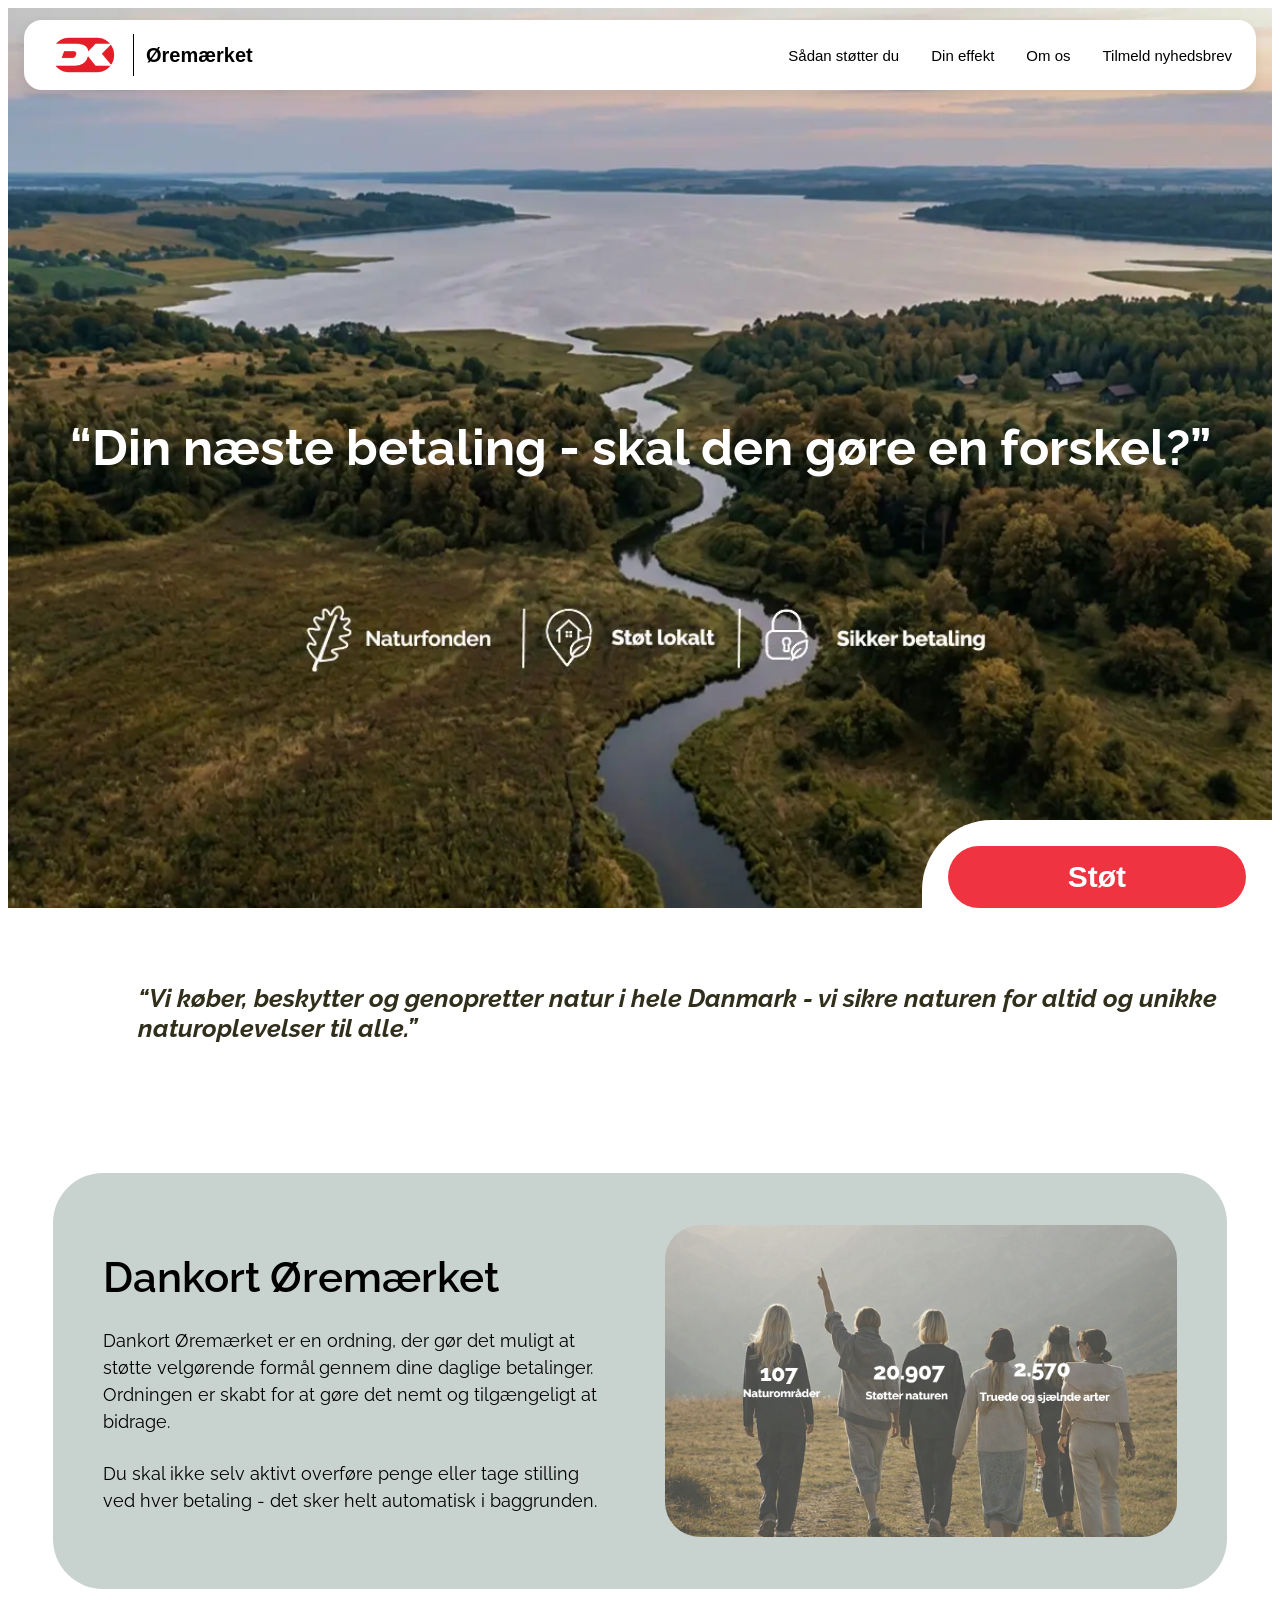
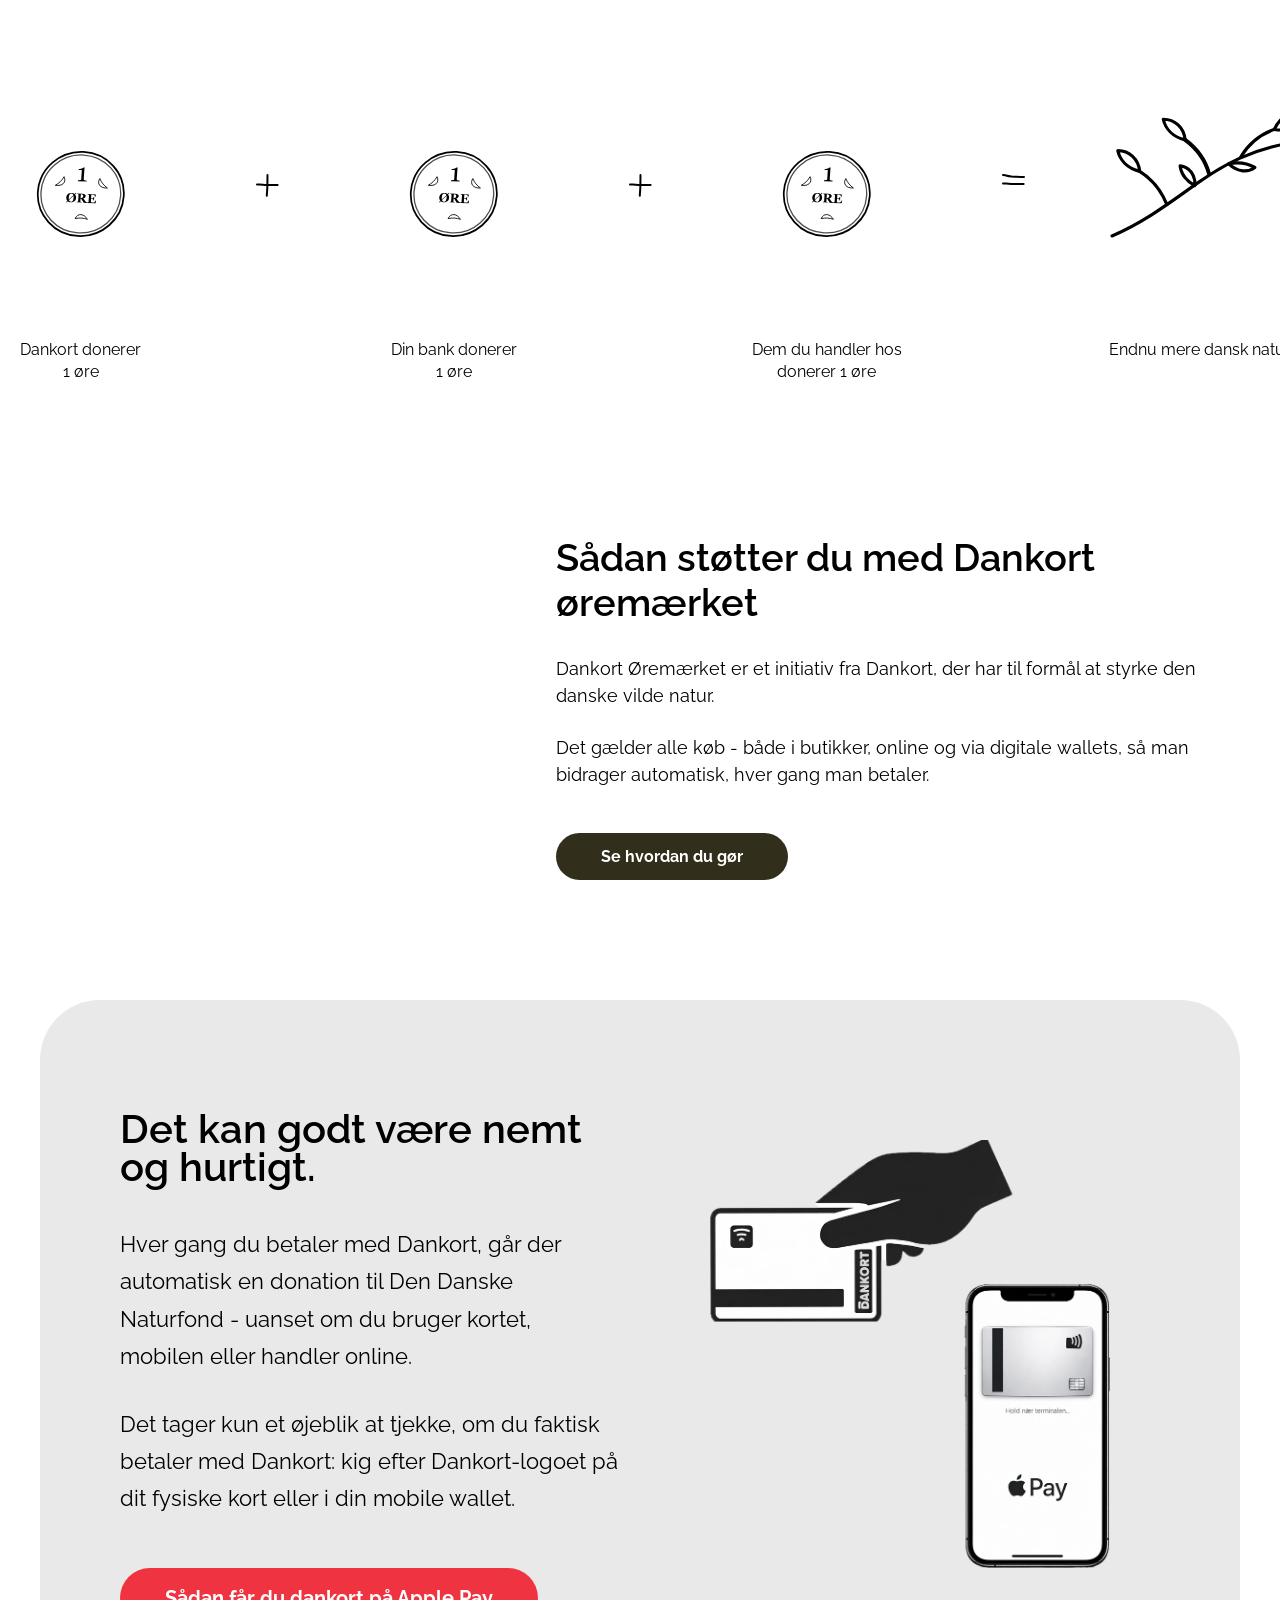
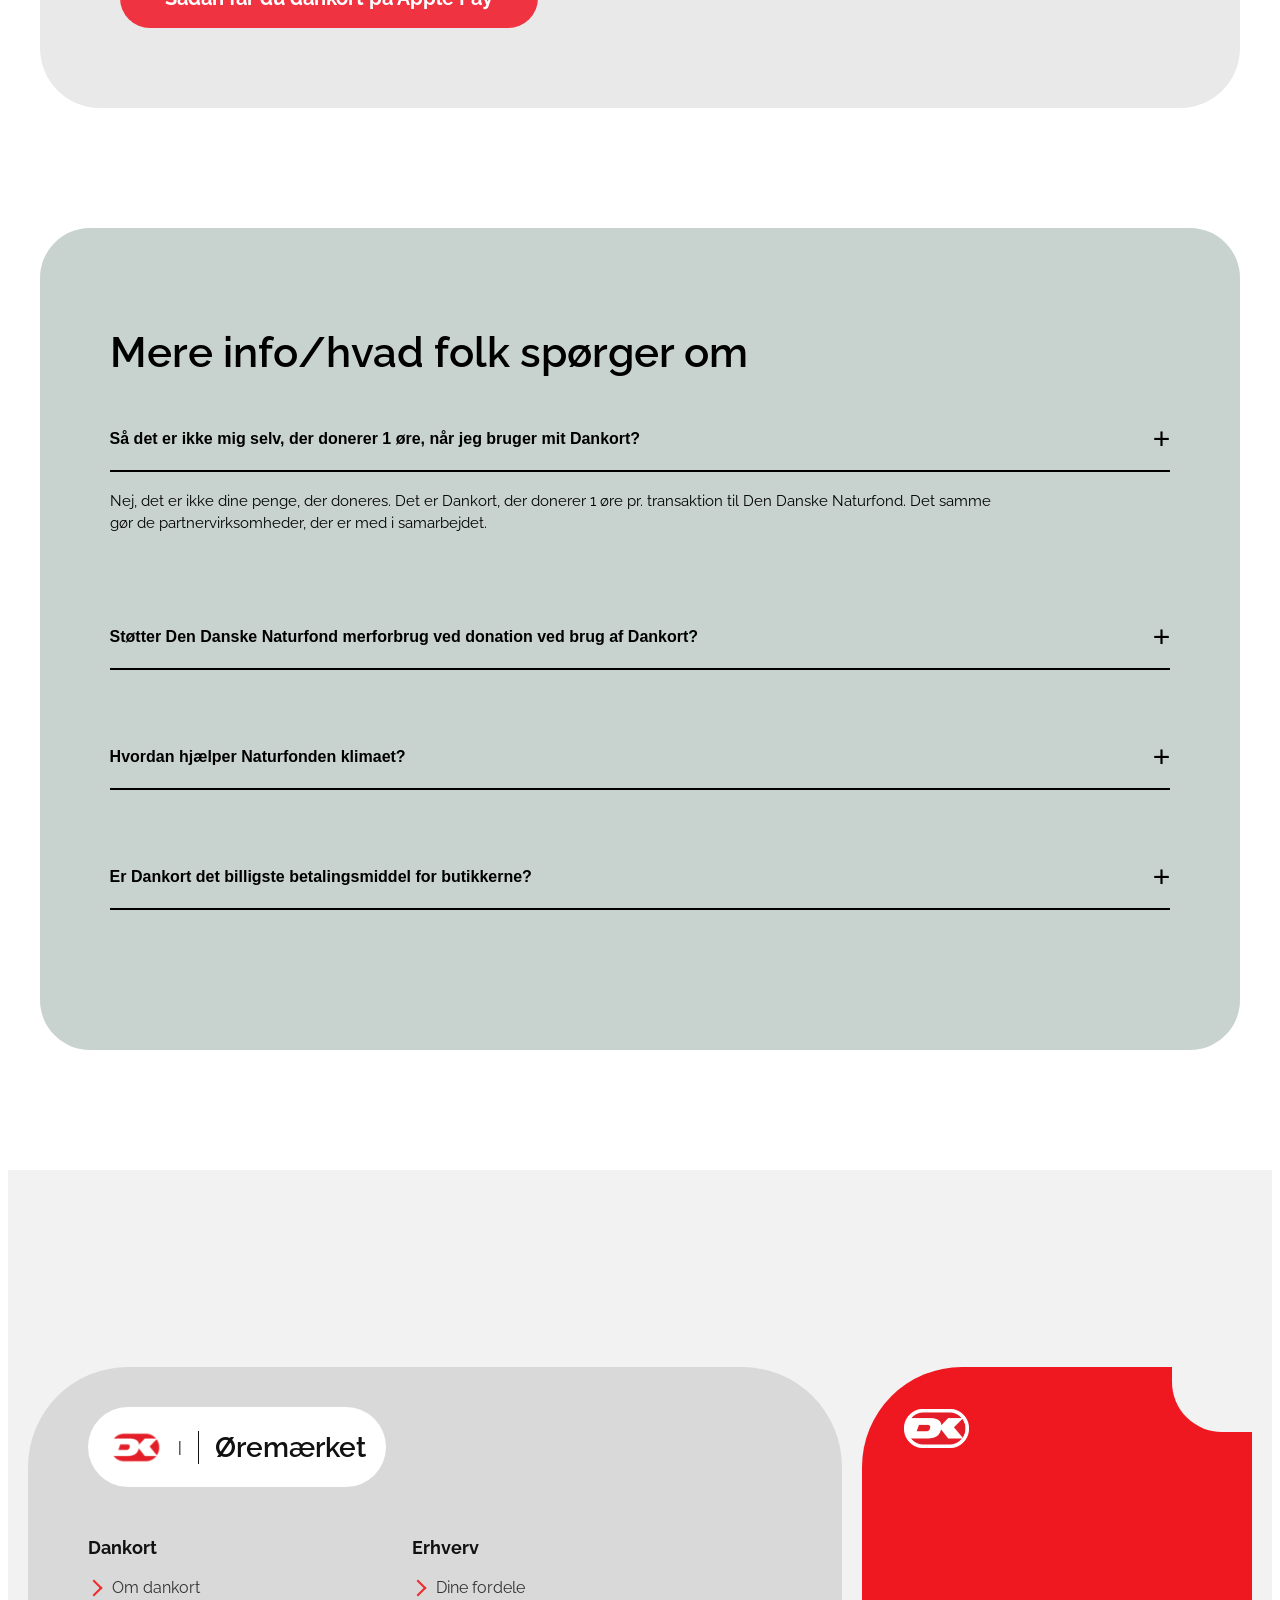
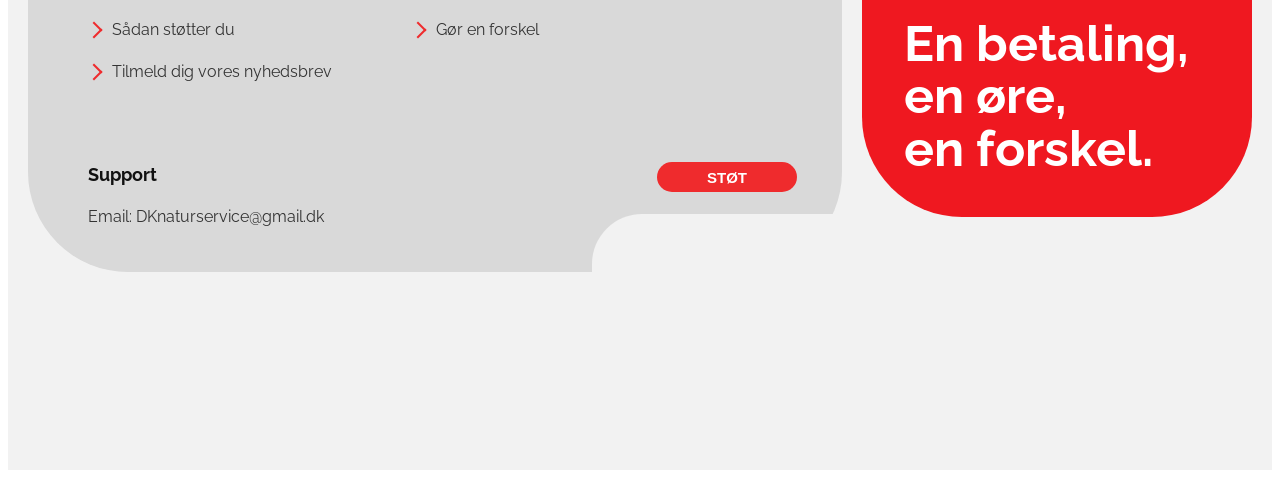
==== index.html @ f54722f7 "Merge pull request #16 from mathildedreyer/cecilie forms rettelse" ====
<!doctype html>
<html lang="da">
  <head>
    <meta charset="UTF-8" />
    <meta name="viewport" content="width=device-width, initial-scale=1.0" />

    <title>Øremærket</title>

    <link rel="stylesheet" href="css/general.css" />
    <link rel="stylesheet" href="css/layout.css" />
    <link rel="stylesheet" href="css/index.css" />

    <script src="js/index.js" defer></script>
    <script src="js/stoet.js" defer></script>
    <link rel="preconnect" href="https://fonts.googleapis.com" />
    <link rel="preconnect" href="https://fonts.gstatic.com" crossorigin />

    <link
      href="https://fonts.googleapis.com/css2?family=Raleway:wght@300;400;500;600;700&display=swap"
      rel="stylesheet"
    />
  </head>

  <body>
    <header class="top-header">
      <div class="header-inner">
        <a href="/" class="logo">
          <img src="img/DK_Logo_CMYK 2.svg" alt="Øremærket Logo" />
          <span>Øremærket</span>
        </a>

        <button class="burger" id="burgerBtn">
          <span></span>
          <span></span>
          <span></span>
        </button>

        <nav class="nav" id="navMenu">
          <a class="stoet" href="stoet.html">Sådan støtter du</a>

          <a class="effekt" href="effekt.html">Din effekt</a>

          <a class="omos" href="omos.html">Om os</a>

          <a class="nyhedsbrev" href="forms.html">Tilmeld nyhedsbrev</a>
        </nav>
      </div>
    </header>

    <section class="mathilde_hero">
      <img src="img/herobillede_mathilde_2.webp" alt="Naturbillede" class="mathilde_hero_img" />

      <div class="mathilde_hero_text">
        <h1 class="mathilde_h1">
          “Din næste betaling - skal den gøre en forskel?”
        </h1>
      </div>
      <div class="mathilde_corner_box">
        <a href="stoet.html" class="mathilde_stoet_btn">Støt</a>
      </div>
    </section>

    <section class="mathilde_citat_forside">
      <blockquote>
        “Vi køber, beskytter og genopretter natur i hele Danmark - vi sikre
        naturen for altid og unikke naturoplevelser til alle.”
      </blockquote>
    </section>

    <section class="billede_dk_tal">
      <div class="billede_dk_tal_text">
        <h2>Dankort Øremærket</h2>
        <p>
          Dankort Øremærket er en ordning, der gør det muligt at støtte
          velgørende formål gennem dine daglige betalinger. Ordningen er skabt
          for at gøre det nemt og tilgængeligt at bidrage.
        </p>
        <p>
          Du skal ikke selv aktivt overføre penge eller tage stilling ved hver
          betaling - det sker helt automatisk i baggrunden.
        </p>
      </div>
      <img src="img/billede_med_tal_mathilde.webp" alt="Unge i naturen" />
    </section>

    <section class="mathilde_forside_billede_penge_gren">
      <div class="mathilde_penge_item">
        <img
          class="mathilde_penge_ikon"
          src="img/mathilde_penge_forside2.svg"
          alt=""
        />

        <p class="mathilde_penge_tekst">
          Dankort donerer<br />
          1 øre
        </p>
      </div>

      <img
        class="mathilde_tegn"
        src="img/plus_tegn_mathilde_forside.svg"
        alt=""
      />

      <div class="mathilde_penge_item">
        <img
          class="mathilde_penge_ikon"
          src="img/mathilde_penge_forside2.svg"
          alt=""
        />

        <p class="mathilde_penge_tekst">
          Din bank donerer<br />
          1 øre
        </p>
      </div>

      <img
        class="mathilde_tegn"
        src="img/plus_tegn_mathilde_forside.svg"
        alt=""
      />

      <div class="mathilde_penge_item">
        <img
          class="mathilde_penge_ikon"
          src="img/mathilde_penge_forside2.svg"
          alt=""
        />

        <p class="mathilde_penge_tekst">
          Dem du handler hos<br />
          donerer 1 øre
        </p>
      </div>

      <img
        class="mathilde_tegn"
        src="img/iligmed_mathilde_forside.svg"
        alt=""
      />

      <div class="mathilde_gren_item">
        <img
          class="mathilde_gren_ikon"
          src="img/gren_mathilde_forside.svg"
          alt=""
        />

        <p class="mathilde_penge_tekst">Endnu mere dansk natur</p>
      </div>
    </section>

    <section class="mathilde_forside_stot_section">
      <div class="mathilde_forside_stot">
        <img
          class="mathilde_forside_stot_img"
          src="img/Mathilde_forside_cafe_mennesker.png"
          alt=""
        />

        <div class="mathilde_forside_stot_text">
          <h2>Sådan støtter du med Dankort øremærket</h2>

          <p>
            Dankort Øremærket er et initiativ fra Dankort, der har til formål at
            styrke den danske vilde natur.
          </p>

          <p>
            Det gælder alle køb - både i butikker, online og via digitale
            wallets, så man bidrager automatisk, hver gang man betaler.
          </p>

          <a class="mathilde_forside_stot_knap" href="stoet.html">
            Se hvordan du gør
          </a>
        </div>
      </div>
    </section>

    <section class="mathilde_apple_pay_section">
      <div class="mathilde_apple_pay_box">
        <div class="mathilde_apple_pay_text">
          <h2>Det kan godt være nemt og hurtigt.</h2>

          <p>
            Hver gang du betaler med Dankort, går der automatisk en donation til
            Den Danske Naturfond - uanset om du bruger kortet, mobilen eller
            handler online.
          </p>

          <p>
            Det tager kun et øjeblik at tjekke, om du faktisk betaler med
            Dankort: kig efter Dankort-logoet på dit fysiske kort eller i din
            mobile wallet.
          </p>

          <a href="#" class="mathilde_apple_pay_knap">
            Sådan får du dankort på Apple Pay
          </a>
        </div>

        <div class="mathilde_apple_pay_img_box">
          <img
            class="mathilde_apple_pay_img"
            src="img/apple_pay_forside_mathilde.webp"
            alt=""
          />
        </div>
      </div>
    </section>

    <section class="mathilde_faq_section">
      <h2 class="mathilde_faq_title">Mere info/hvad folk spørger om</h2>

      <div class="mathilde_faq_item active">
        <button class="mathilde_faq_question">
          <span
            >Så det er ikke mig selv, der donerer 1 øre, når jeg bruger mit
            Dankort?</span
          >
          <span class="mathilde_faq_plus">+</span>
        </button>
        <div class="mathilde_faq_answer">
          <p>
            Nej, det er ikke dine penge, der doneres. Det er Dankort, der
            donerer 1 øre pr. transaktion til Den Danske Naturfond. Det samme
            gør de partnervirksomheder, der er med i samarbejdet.
          </p>
        </div>
      </div>

      <div class="mathilde_faq_item">
        <button class="mathilde_faq_question">
          <span
            >Støtter Den Danske Naturfond merforbrug ved donation ved brug af
            Dankort?</span
          >
          <span class="mathilde_faq_plus">+</span>
        </button>
        <div class="mathilde_faq_answer">
          <p>
            Nej, de ønsker ikke at opfordre til merforbrug. Deres andel i
            samarbejdet med Dankort er, at de modtager en øre, når du alligevel
            betaler med dit Dankort.
          </p>
        </div>
      </div>

      <div class="mathilde_faq_item">
        <button class="mathilde_faq_question">
          <span>Hvordan hjælper Naturfonden klimaet?</span>
          <span class="mathilde_faq_plus">+</span>
        </button>
        <div class="mathilde_faq_answer">
          <p>
            De gavner klimaet ved for eksempel at konvertere landbrugsjord til
            natur og udtage såkaldte lavbundsjorde. De genopretter og beskytter
            natur, som kan hjælpe klimaet.
          </p>
        </div>
      </div>

      <div class="mathilde_faq_item">
        <button class="mathilde_faq_question">
          <span>Er Dankort det billigste betalingsmiddel for butikkerne?</span>
          <span class="mathilde_faq_plus">+</span>
        </button>
        <div class="mathilde_faq_answer">
          <p>
            For langt de fleste butikker i Danmark er det billigere, når deres
            kunder betaler med Dankort fremfor med andre kort.
          </p>
        </div>
      </div>
    </section>
    <footer class="footer">
      <div class="footer-container">
        <div class="footer-left">
          <div class="footer-logo-box">
            <img src="img/DK_Logo_CMYK 2.svg" alt="logo" class="logo-icon" />
            <div>|</div>
            <span class="logo-text">Øremærket</span>
          </div>

          <div class="footer-columns">
            <div class="footer-column">
              <h4>Dankort</h4>

              <a href="omos.html">
                <span class="arrow"></span>
                Om dankort
              </a>

              <a href="stoet.html">
                <span class="arrow"></span>
                Sådan støtter du
              </a>

              <a href="forms.html">
                <span class="arrow"></span>
                Tilmeld dig vores nyhedsbrev
              </a>
            </div>

            <div class="footer-column">
              <h4>Erhverv</h4>

              <a href="omos.html">
                <span class="arrow"></span>
                Dine fordele
              </a>

              <a href="stoet.html">
                <span class="arrow"></span>
                Gør en forskel
              </a>
            </div>

            <div class="footer-column">
              <h4>Support</h4>
              <p>Email: DKnaturservice@gmail.dk</p>
            </div>
          </div>

          <button class="support-btn">STØT</button>
        </div>

        <div class="footer-right">
          <img src="img/DK_Logo_CMYK 2.svg" alt="logo" class="right-logo" />

          <h2>
            En betaling, en øre, <br />
            en forskel.
          </h2>
        </div>
      </div>
    </footer>
  </body>
</html>
---- css/general.css ----
footer {
  width: 100%;
  background: #f2f2f2;
  display: flex;
  justify-content: center;
  padding: 20px;
  box-sizing: border-box;
}

.footer-container {
  width: 100%;
  max-width: 1400px;
  display: flex;
  flex-direction: column;
  gap: 20px;
}

.footer-left {
  flex: 1;
  background: #d9d9d9;
  border-radius: 40px;
  padding: 30px 24px;
  position: relative;
  box-sizing: border-box;
}
.footer-columns {
  display: flex;
  flex-wrap: wrap;
}

.footer-left::after {
  content: "";
  position: absolute;
  right: 0;
  bottom: -40px;
  width: 180px;
  height: 90px;
  background: #f2f2f2;
  border-top-left-radius: 40px;
}

.footer-logo-box {
  width: fit-content;
  min-height: 56px;
  background: #fff;
  border-radius: 999px;
  display: flex;
  align-items: center;
  gap: 16px;
  padding: 12px 20px;
  margin-bottom: 40px;
}

.logo-icon {
  width: 54px;
  flex-shrink: 0;
}

.logo-text {
  font-size: 28px;
  font-weight: 600;
  color: #111;
  border-left: #111 1px solid;
  padding-left: 16px;
}

.footer-columns {
  display: flex;
  flex-direction: column;
  gap: 35px;
}

.footer-column {
  display: flex;
  flex-direction: column;
  gap: 18px;
}

.footer-column h4 {
  font-size: 18px;
  font-weight: 700;
  color: #111;
  margin: 0;
}

.footer-column a {
  text-decoration: none;
  color: #333;
  font-size: 16px;
  display: flex;
  align-items: flex-start;
  gap: 12px;
  line-height: 1.5;
  transition: 0.2s ease;
}

.footer-column a:hover {
  color: #fe4d50;
}

.footer-column p {
  font-size: 16px;
  color: #333;
  margin: 0;
}

.arrow {
  width: 10px;
  height: 10px;
  border-top: 2px solid #ef2b2d;
  border-right: 2px solid #ef2b2d;
  transform: rotate(45deg);
  margin-top: 6px;
  flex-shrink: 0;
}

.support-btn {
  margin-top: 40px;
  width: 100%;
  max-width: 180px;
  height: 44px;
  border: none;
  border-radius: 999px;
  background: #ef2b2d;
  color: #fff;
  font-size: 15px;
  font-weight: 700;
  cursor: pointer;
  transition: 0.2s ease;
}

.support-btn:hover {
  background-color: #ff6a6d;
}

.footer-right {
  width: 100%;
  background: #ef1820;
  border-radius: 40px;
  padding: 30px 24px;
  position: relative;
  overflow: hidden;
  display: flex;
  flex-direction: column;
  justify-content: space-between;
  box-sizing: border-box;
  min-height: 260px;
}

.footer-right::before {
  content: "";
  position: absolute;
  top: 0;
  right: 0;
  width: 120px;
  height: 60px;
  background: #f2f2f2;
  border-bottom-left-radius: 40px;
}

.right-logo {
  width: 65px;
  position: relative;
  z-index: 2;
}

.footer-right h2 {
  color: #fff;
  font-size: clamp(28px, 6vw, 50px);
  line-height: 1.05;
  font-weight: 700;
  margin: 0;
  position: relative;
  z-index: 2;
  max-width: 300px;
}
.support-btn {
  margin-top: 40px;
  width: 140px;
  height: 42px;
}

@media (min-width: 800px) {
  footer {
    min-height: 100vh;
    align-items: center;
  }

  .footer-container {
    flex-direction: row;
    align-items: stretch;
  }

  .footer-left {
    border-radius: 100px;
    padding: 40px 60px;
  }

  .footer-left::after {
    width: clamp(160px, 20vw, 250px);
    height: clamp(90px, 10vw, 130px);
    bottom: -70px;
    border-top-left-radius: 50px;
  }

  .footer-columns {
    flex-direction: row;
    gap: 80px;
    margin-top: 50px;
  }

  .footer-right {
    max-width: 390px;

    border-radius: 100px 0 100px 100px;
    padding: 42px;
  }
  .footer-right {
    align-self: flex-start;
    height: 450px;
    flex-shrink: 0;
  }

  .footer-right::before {
    width: 100px;
    height: 70px;
    right: -20px;
    top: -5px;
    border-bottom-left-radius: 50px;
  }

  .support-btn {
    position: absolute;
    right: 45px;
    bottom: 80px;
    width: 140px;
    height: 30px;
    border: none;
    border-radius: 999px;
    background: #ef2b2d;
    color: #fff;
    font-size: 15px;
    font-weight: 700;
    cursor: pointer;
    z-index: 2;
  }
}
---- css/layout.css ----
body {
  font-family: "Raleway", sans-serif;
}

.top-header {
  position: absolute;
  top: 16px;
  left: 16px;
  right: 16px;
  z-index: 1000;
}

.header-inner {
  position: relative;
  background: white;
  border-radius: 18px;
  padding: 16px;
  display: flex;
  flex-wrap: wrap;
  align-items: center;
  justify-content: space-between;
  box-shadow: 0 4px 12px rgba(0, 0, 0, 0.08);
}

.header-inner1 {
  position: relative;
  background: #d9d9d9;
  border-radius: 18px;
  padding: 16px;
  display: flex;
  flex-wrap: wrap;
  align-items: center;
  justify-content: space-between;
  box-shadow: 0 4px 12px rgba(0, 0, 0, 0.08);
}

.logo {
  display: flex;
  align-items: center;
  gap: 12px;
  text-decoration: none;
  color: #000;
  font-family: sans-serif;
  font-size: 20px;
  font-weight: 600;
}

.logo img {
  height: 42px;
  width: auto;
}

.burger {
  width: 42px;
  height: 42px;
  border: none;
  background: transparent;
  cursor: pointer;
  display: flex;
  flex-direction: column;
  justify-content: center;
  gap: 5px;
}

.burger span {
  width: 24px;
  height: 2px;
  background: #000;
  border-radius: 10px;
  transition: 0.3s;
}

.burger.active span:nth-child(1) {
  transform: rotate(45deg) translate(5px, 5px);
}

.burger.active span:nth-child(2) {
  opacity: 0;
}

.burger.active span:nth-child(3) {
  transform: rotate(-45deg) translate(5px, -5px);
}

.nav {
  width: 100%;
  display: none;
  flex-direction: column;
  gap: 14px;
  margin-top: 20px;
}

.nav.active {
  display: flex;
}

.nav a {
  text-decoration: none;
  color: #000;

  font-family: sans-serif;
  font-size: 15px;
  font-weight: 500;
}
.streg {
  font-size: 30px;
}
header img {
  border-right: #000 solid 1px;
  padding-right: 15px;
}
.stoet:hover:hover {
  transform: scale(0.7);
}
.omos:hover {
  transform: scale(0.7);
}
.effekt:hover {
  transform: scale(0.7);
}
.nyhedsbrev:hover {
  transform: scale(0.7);
}
.stoet:hover,
.effekt:hover,
.nyhedsbrev:hover,
.omos:hover {
  font-weight: 600;
  transition: all 0.2s ease;
}

img {
  width: 100%;
}

.hero {
  position: relative;
  width: 100%;
  height: 100vh;
  overflow: hidden;
}

.hero-image {
  width: 100%;
  height: 100%;
  object-fit: cover;
  display: block;
}

.top-header {
  position: absolute;
  top: 20px;
  left: 20px;
  right: 20px;
  z-index: 10;
}

.hero-content {
  position: absolute;
  left: 35%;
  top: 70%;
  transform: translate(-50%, -50%);
  z-index: 5;
  color: black;
  text-align: left;
}

/* tekst */
h1 {
  font-family: "Raleway", sans-serif;
  font-size: 40px;
  font-weight: 700;
  margin-top: 4em;
  text-align: center;
}

h2 {
  font-family: "Raleway", sans-serif;
  font-weight: 600;
  font-size: 26px;
  margin-top: 30px;
}

p {
  font-family: "Raleway", sans-serif;
  font-size: 18px;
  line-height: 1.8;
}

@media (min-width: 800px) {
  /* header */
  .top-header {
    top: 20px;
    left: 24px;
    right: 24px;
  }

  .header-inner {
    padding: 14px 24px;
    flex-wrap: nowrap;
  }

  .burger {
    display: none;
  }

  .nav {
    width: auto;
    display: flex;
    flex-direction: row;
    align-items: center;
    gap: 32px;
    margin-top: 0;
  }
  .stoet:hover:hover {
    transform: scale(1.1);
  }
  .omos:hover {
    transform: scale(1.1);
  }
  .effekt:hover {
    transform: scale(1.1);
  }
  .nyhedsbrev:hover {
    transform: scale(1.1);
  }
  .stoet:hover,
  .effekt:hover,
  .nyhedsbrev:hover {
    font-weight: 600;
    transition: all 0.2s ease;
  }
  .streg {
    font-size: 30px;
  }
  header img {
    border-right: #000 solid 1px;
    padding-right: 15px;
    width: 100%;
  }

  .hero-content {
    position: absolute;
    left: 35%;
    top: 70%;
    transform: translate(-50%, -50%);
    z-index: 5;
    color: black;
    text-align: left;
  }

  .hero-content h1 {
    font-size: 64px;
    margin-bottom: 16px;
  }
}
---- css/index.css ----
.mathilde_hero {
  position: relative;
}

.mathilde_hero_img {
  width: 100%;
  height: 900px;
  object-fit: cover;
  display: block;
}

.mathilde_hero_text {
  position: absolute;

  top: 40%;
  left: 50%;

  transform: translate(-50%, -50%);

  width: 100%;

  color: white;
  text-align: center;
}

.mathilde_hero_text h1 {
  font-size: 50px;
  font-weight: bold;
  line-height: 1.1;
}

.mathilde_hero_icons {
  position: absolute;

  bottom: 180px;
  left: 50%;

  transform: translateX(-50%);

  display: flex;
  align-items: center;
  gap: 35px;

  color: white;
}

.mathilde_hero_icons div {
  display: flex;
  align-items: center;
  gap: 14px;
}

.mathilde_hero_icons p {
  font-size: 18px;
  font-weight: bold;
}

.mathilde_hero_icons span {
  width: 1px;
  height: 45px;

  background-color: white;
}

.mathilde_blad {
  width: 60px;
}

.mathilde_lokalt {
  width: 45px;
}

.mathilde_sikker {
  width: 45px;
}

.mathilde_corner_box {
  position: absolute;

  right: 0;
  bottom: 0;

  background: white;

  padding: 26px 26px 0 26px;

  border-top-left-radius: 70px;
}

.mathilde_stoet_btn {
  display: inline-block;

  background: #ef3340;
  color: white;

  text-decoration: none;

  font-size: 30px;
  font-weight: bold;
  font-family: sans-serif;

  padding: 14px 120px;
  border-radius: 999px;
  transition: 0.2s;
}

blockquote {
  font-size: 25px;
  font-weight: bold;
  font-style: italic;

  padding-left: 90px;
  padding-top: 50px;
  padding-bottom: 50px;

  color: rgb(49, 47, 28);
}

.billede_dk_tal {
  background-color: #c8d3d0;
  border-radius: 50px;

  margin: 80px auto;
  padding: 50px;

  width: 85%;

  display: grid;
  grid-template-columns: 1fr 1fr;
  gap: 50px;
  align-items: center;
}

.billede_dk_tal h2 {
  font-size: 42px;
  margin-bottom: 25px;
}

.billede_dk_tal p {
  font-size: 18px;
  line-height: 1.5;
  margin-bottom: 25px;
}

.billede_dk_tal img {
  width: 100%;
  border-radius: 35px;
  display: block;
}

.mathilde_forside_billede_penge_gren {
  display: flex;
  justify-content: center;
  align-items: flex-start;
  gap: 50px;
  width: 90%;
  margin: 80px auto;
}

.mathilde_penge_item,
.mathilde_gren_item {
  width: 250px;

  display: flex;
  flex-direction: column;
  align-items: center;
  text-align: center;
}

.mathilde_penge_ikon {
  width: 250px;
  height: 250px;
  object-fit: contain;
}

.mathilde_gren_ikon {
  width: 250px;
  height: 250px;
  object-fit: contain;
}

.mathilde_tegn {
  width: 35px;
  margin-top: 105px;
}

.mathilde_penge_tekst {
  margin-top: 20px;
  font-size: 16px;
  line-height: 1.4;
  min-height: 50px;
}

.mathilde_forside_stot_section {
  width: 90%;
  margin: 100px auto;
}

.mathilde_forside_stot {
  display: grid;
  grid-template-columns: 1fr 1.5fr;
  gap: 50px;
  align-items: center;
}

.mathilde_forside_stot_img {
  width: 100%;
  border-radius: 35px;
  display: block;
}

.mathilde_forside_stot_text h2 {
  font-size: 38px;
  margin-bottom: 30px;
}

.mathilde_forside_stot_text p {
  font-size: 18px;
  line-height: 1.5;
  margin-bottom: 25px;
}

.mathilde_forside_stot_knap {
  display: inline-block;

  background-color: rgb(49, 47, 28);
  color: white;

  text-decoration: none;
  font-weight: bold;

  padding: 14px 45px;
  border-radius: 999px;

  margin-top: 20px;
}
.mathilde_apple_pay_section {
  width: 95%;
  margin: 120px auto;
}

.mathilde_apple_pay_box {
  background: #e9e9e9;

  border-radius: 60px;

  padding: 80px;

  display: grid;
  grid-template-columns: 1fr 1fr;

  align-items: center;
  gap: 40px;

  overflow: hidden;
}

.mathilde_apple_pay_text h2 {
  font-size: 40px;
  line-height: 0.95;

  margin-bottom: 40px;

  max-width: 700px;
}

.mathilde_apple_pay_text p {
  font-size: 22px;
  line-height: 1.7;

  margin-bottom: 30px;

  max-width: 760px;
}

.mathilde_apple_pay_knap {
  display: inline-block;

  background: #ef3340;
  color: white;

  text-decoration: none;
  font-weight: bold;
  font-size: 20px;

  padding: 18px 45px;

  border-radius: 999px;

  margin-top: 20px;
}

.mathilde_apple_pay_img_box {
  display: flex;
  justify-content: center;
  align-items: center;
}

.mathilde_apple_pay_img {
  width: 100%;
  max-width: 400px;

  display: block;
}

.mathilde_faq_section {
  width: 95%;
  margin: 120px auto;
  padding: 70px;

  background-color: #c8d3d0;
  border-radius: 50px;

  box-sizing: border-box;
}

.mathilde_faq_title {
  font-size: 42px;
  margin-bottom: 45px;
}

.mathilde_faq_item {
  margin-bottom: 70px;
}

.mathilde_faq_question {
  width: 100%;
  padding: 0 0 14px;

  background: none;
  border: none;
  border-bottom: 2px solid #000;

  display: flex;
  justify-content: space-between;
  align-items: center;

  font-size: 16px;
  font-weight: bold;
  text-align: left;

  cursor: pointer;
}

.mathilde_faq_plus {
  font-size: 30px;
  font-weight: 300;
}

.mathilde_faq_answer {
  max-height: 0;
  overflow: hidden;

  transition: 0.3s ease;
}

.mathilde_faq_answer p {
  width: 85%;

  margin-top: 18px;

  font-size: 15px;
  line-height: 1.5;
}

.mathilde_faq_item.active .mathilde_faq_answer {
  max-height: 250px;
}

@media (max-width: 800px) {
  .mathilde_hero_img {
    height: 650px;
  }

  .mathilde_hero_text h1 {
    font-size: 32px;
    padding: 0 20px;
  }

  .mathilde_corner_box {
    padding: 16px 16px 0 16px;
    border-top-left-radius: 40px;
  }

  .mathilde_stoet_btn {
    font-size: 18px;
    padding: 12px 45px;
  }

  blockquote {
    font-size: 20px;

    padding-left: 25px;
    padding-right: 25px;
  }

  .billede_dk_tal {
    grid-template-columns: 1fr;

    width: 90%;
    padding: 30px;
  }

  .billede_dk_tal h2 {
    font-size: 30px;
  }

  .mathilde_forside_billede_penge_gren {
    overflow-x: auto;

    justify-content: flex-start;

    padding-bottom: 20px;
  }

  .mathilde_penge_item,
  .mathilde_gren_item {
    width: 140px;
  }

  .mathilde_penge_ikon,
  .mathilde_gren_ikon {
    width: 140px;
    height: 140px;
  }

  .mathilde_tegn {
    width: 20px;
    margin-top: 60px;
  }

  .mathilde_penge_tekst {
    font-size: 13px;
  }

  .mathilde_forside_stot {
    grid-template-columns: 1fr;
  }

  .mathilde_forside_stot_text h2 {
    font-size: 30px;
  }

  .mathilde_apple_pay_box {
    grid-template-columns: 1fr;

    padding: 40px;
  }

  .mathilde_apple_pay_text h2 {
    font-size: 32px;
  }

  .mathilde_apple_pay_text p {
    font-size: 16px;
  }

  .mathilde_apple_pay_knap {
    font-size: 16px;
    padding: 12px 28px;
  }

  .mathilde_apple_pay_img {
    max-width: 280px;
  }

  .mathilde_faq_section {
    width: 90%;

    padding: 35px;
  }

  .mathilde_faq_title {
    font-size: 30px;
  }

  .mathilde_faq_question {
    font-size: 14px;
  }

  .mathilde_faq_answer p {
    width: 100%;
    font-size: 14px;
  }
}
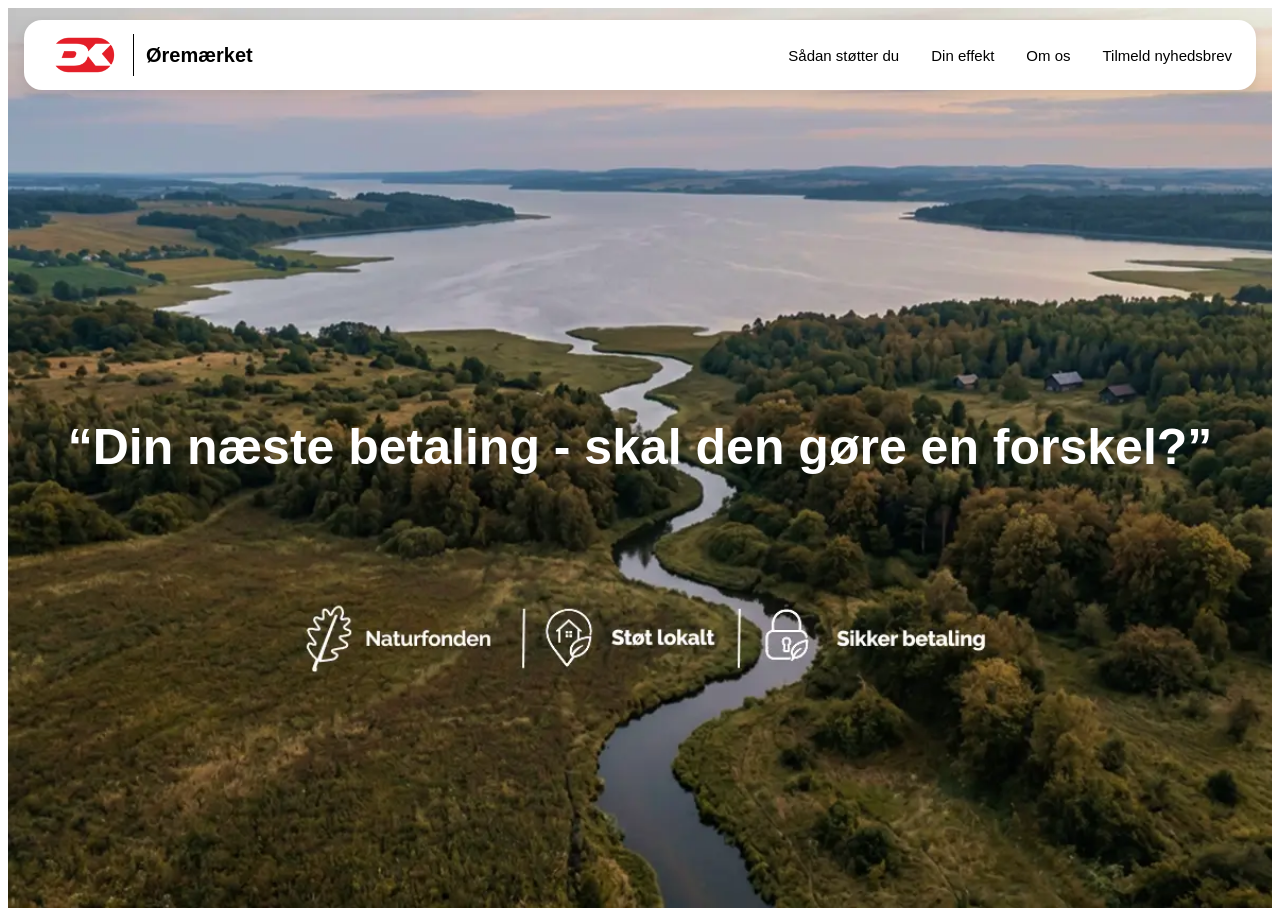
==== commit 09c76b02: "favicon" ====
--- a/index.html
+++ b/index.html
@@ -10,15 +10,8 @@
     <link rel="stylesheet" href="css/layout.css" />
     <link rel="stylesheet" href="css/index.css" />
 
-    <script src="js/index.js" defer></script>
     <script src="js/stoet.js" defer></script>
-    <link rel="preconnect" href="https://fonts.googleapis.com" />
-    <link rel="preconnect" href="https://fonts.gstatic.com" crossorigin />
-
-    <link
-      href="https://fonts.googleapis.com/css2?family=Raleway:wght@300;400;500;600;700&display=swap"
-      rel="stylesheet"
-    />
+    <link rel="icon" type="image/png" sizes="16x16" href="img/favicon-16x16.png" />
   </head>
 
   <body>
@@ -51,292 +44,8 @@
       <img src="img/herobillede_mathilde_2.webp" alt="Naturbillede" class="mathilde_hero_img" />
 
       <div class="mathilde_hero_text">
-        <h1 class="mathilde_h1">
-          “Din næste betaling - skal den gøre en forskel?”
-        </h1>
-      </div>
-      <div class="mathilde_corner_box">
-        <a href="stoet.html" class="mathilde_stoet_btn">Støt</a>
+        <h1>“Din næste betaling - skal den gøre en forskel?”</h1>
       </div>
     </section>
-
-    <section class="mathilde_citat_forside">
-      <blockquote>
-        “Vi køber, beskytter og genopretter natur i hele Danmark - vi sikre
-        naturen for altid og unikke naturoplevelser til alle.”
-      </blockquote>
-    </section>
-
-    <section class="billede_dk_tal">
-      <div class="billede_dk_tal_text">
-        <h2>Dankort Øremærket</h2>
-        <p>
-          Dankort Øremærket er en ordning, der gør det muligt at støtte
-          velgørende formål gennem dine daglige betalinger. Ordningen er skabt
-          for at gøre det nemt og tilgængeligt at bidrage.
-        </p>
-        <p>
-          Du skal ikke selv aktivt overføre penge eller tage stilling ved hver
-          betaling - det sker helt automatisk i baggrunden.
-        </p>
-      </div>
-      <img src="img/billede_med_tal_mathilde.webp" alt="Unge i naturen" />
-    </section>
-
-    <section class="mathilde_forside_billede_penge_gren">
-      <div class="mathilde_penge_item">
-        <img
-          class="mathilde_penge_ikon"
-          src="img/mathilde_penge_forside2.svg"
-          alt=""
-        />
-
-        <p class="mathilde_penge_tekst">
-          Dankort donerer<br />
-          1 øre
-        </p>
-      </div>
-
-      <img
-        class="mathilde_tegn"
-        src="img/plus_tegn_mathilde_forside.svg"
-        alt=""
-      />
-
-      <div class="mathilde_penge_item">
-        <img
-          class="mathilde_penge_ikon"
-          src="img/mathilde_penge_forside2.svg"
-          alt=""
-        />
-
-        <p class="mathilde_penge_tekst">
-          Din bank donerer<br />
-          1 øre
-        </p>
-      </div>
-
-      <img
-        class="mathilde_tegn"
-        src="img/plus_tegn_mathilde_forside.svg"
-        alt=""
-      />
-
-      <div class="mathilde_penge_item">
-        <img
-          class="mathilde_penge_ikon"
-          src="img/mathilde_penge_forside2.svg"
-          alt=""
-        />
-
-        <p class="mathilde_penge_tekst">
-          Dem du handler hos<br />
-          donerer 1 øre
-        </p>
-      </div>
-
-      <img
-        class="mathilde_tegn"
-        src="img/iligmed_mathilde_forside.svg"
-        alt=""
-      />
-
-      <div class="mathilde_gren_item">
-        <img
-          class="mathilde_gren_ikon"
-          src="img/gren_mathilde_forside.svg"
-          alt=""
-        />
-
-        <p class="mathilde_penge_tekst">Endnu mere dansk natur</p>
-      </div>
-    </section>
-
-    <section class="mathilde_forside_stot_section">
-      <div class="mathilde_forside_stot">
-        <img
-          class="mathilde_forside_stot_img"
-          src="img/Mathilde_forside_cafe_mennesker.png"
-          alt=""
-        />
-
-        <div class="mathilde_forside_stot_text">
-          <h2>Sådan støtter du med Dankort øremærket</h2>
-
-          <p>
-            Dankort Øremærket er et initiativ fra Dankort, der har til formål at
-            styrke den danske vilde natur.
-          </p>
-
-          <p>
-            Det gælder alle køb - både i butikker, online og via digitale
-            wallets, så man bidrager automatisk, hver gang man betaler.
-          </p>
-
-          <a class="mathilde_forside_stot_knap" href="stoet.html">
-            Se hvordan du gør
-          </a>
-        </div>
-      </div>
-    </section>
-
-    <section class="mathilde_apple_pay_section">
-      <div class="mathilde_apple_pay_box">
-        <div class="mathilde_apple_pay_text">
-          <h2>Det kan godt være nemt og hurtigt.</h2>
-
-          <p>
-            Hver gang du betaler med Dankort, går der automatisk en donation til
-            Den Danske Naturfond - uanset om du bruger kortet, mobilen eller
-            handler online.
-          </p>
-
-          <p>
-            Det tager kun et øjeblik at tjekke, om du faktisk betaler med
-            Dankort: kig efter Dankort-logoet på dit fysiske kort eller i din
-            mobile wallet.
-          </p>
-
-          <a href="#" class="mathilde_apple_pay_knap">
-            Sådan får du dankort på Apple Pay
-          </a>
-        </div>
-
-        <div class="mathilde_apple_pay_img_box">
-          <img
-            class="mathilde_apple_pay_img"
-            src="img/apple_pay_forside_mathilde.webp"
-            alt=""
-          />
-        </div>
-      </div>
-    </section>
-
-    <section class="mathilde_faq_section">
-      <h2 class="mathilde_faq_title">Mere info/hvad folk spørger om</h2>
-
-      <div class="mathilde_faq_item active">
-        <button class="mathilde_faq_question">
-          <span
-            >Så det er ikke mig selv, der donerer 1 øre, når jeg bruger mit
-            Dankort?</span
-          >
-          <span class="mathilde_faq_plus">+</span>
-        </button>
-        <div class="mathilde_faq_answer">
-          <p>
-            Nej, det er ikke dine penge, der doneres. Det er Dankort, der
-            donerer 1 øre pr. transaktion til Den Danske Naturfond. Det samme
-            gør de partnervirksomheder, der er med i samarbejdet.
-          </p>
-        </div>
-      </div>
-
-      <div class="mathilde_faq_item">
-        <button class="mathilde_faq_question">
-          <span
-            >Støtter Den Danske Naturfond merforbrug ved donation ved brug af
-            Dankort?</span
-          >
-          <span class="mathilde_faq_plus">+</span>
-        </button>
-        <div class="mathilde_faq_answer">
-          <p>
-            Nej, de ønsker ikke at opfordre til merforbrug. Deres andel i
-            samarbejdet med Dankort er, at de modtager en øre, når du alligevel
-            betaler med dit Dankort.
-          </p>
-        </div>
-      </div>
-
-      <div class="mathilde_faq_item">
-        <button class="mathilde_faq_question">
-          <span>Hvordan hjælper Naturfonden klimaet?</span>
-          <span class="mathilde_faq_plus">+</span>
-        </button>
-        <div class="mathilde_faq_answer">
-          <p>
-            De gavner klimaet ved for eksempel at konvertere landbrugsjord til
-            natur og udtage såkaldte lavbundsjorde. De genopretter og beskytter
-            natur, som kan hjælpe klimaet.
-          </p>
-        </div>
-      </div>
-
-      <div class="mathilde_faq_item">
-        <button class="mathilde_faq_question">
-          <span>Er Dankort det billigste betalingsmiddel for butikkerne?</span>
-          <span class="mathilde_faq_plus">+</span>
-        </button>
-        <div class="mathilde_faq_answer">
-          <p>
-            For langt de fleste butikker i Danmark er det billigere, når deres
-            kunder betaler med Dankort fremfor med andre kort.
-          </p>
-        </div>
-      </div>
-    </section>
-    <footer class="footer">
-      <div class="footer-container">
-        <div class="footer-left">
-          <div class="footer-logo-box">
-            <img src="img/DK_Logo_CMYK 2.svg" alt="logo" class="logo-icon" />
-            <div>|</div>
-            <span class="logo-text">Øremærket</span>
-          </div>
-
-          <div class="footer-columns">
-            <div class="footer-column">
-              <h4>Dankort</h4>
-
-              <a href="omos.html">
-                <span class="arrow"></span>
-                Om dankort
-              </a>
-
-              <a href="stoet.html">
-                <span class="arrow"></span>
-                Sådan støtter du
-              </a>
-
-              <a href="forms.html">
-                <span class="arrow"></span>
-                Tilmeld dig vores nyhedsbrev
-              </a>
-            </div>
-
-            <div class="footer-column">
-              <h4>Erhverv</h4>
-
-              <a href="omos.html">
-                <span class="arrow"></span>
-                Dine fordele
-              </a>
-
-              <a href="stoet.html">
-                <span class="arrow"></span>
-                Gør en forskel
-              </a>
-            </div>
-
-            <div class="footer-column">
-              <h4>Support</h4>
-              <p>Email: DKnaturservice@gmail.dk</p>
-            </div>
-          </div>
-
-          <button class="support-btn">STØT</button>
-        </div>
-
-        <div class="footer-right">
-          <img src="img/DK_Logo_CMYK 2.svg" alt="logo" class="right-logo" />
-
-          <h2>
-            En betaling, en øre, <br />
-            en forskel.
-          </h2>
-        </div>
-      </div>
-    </footer>
   </body>
 </html>
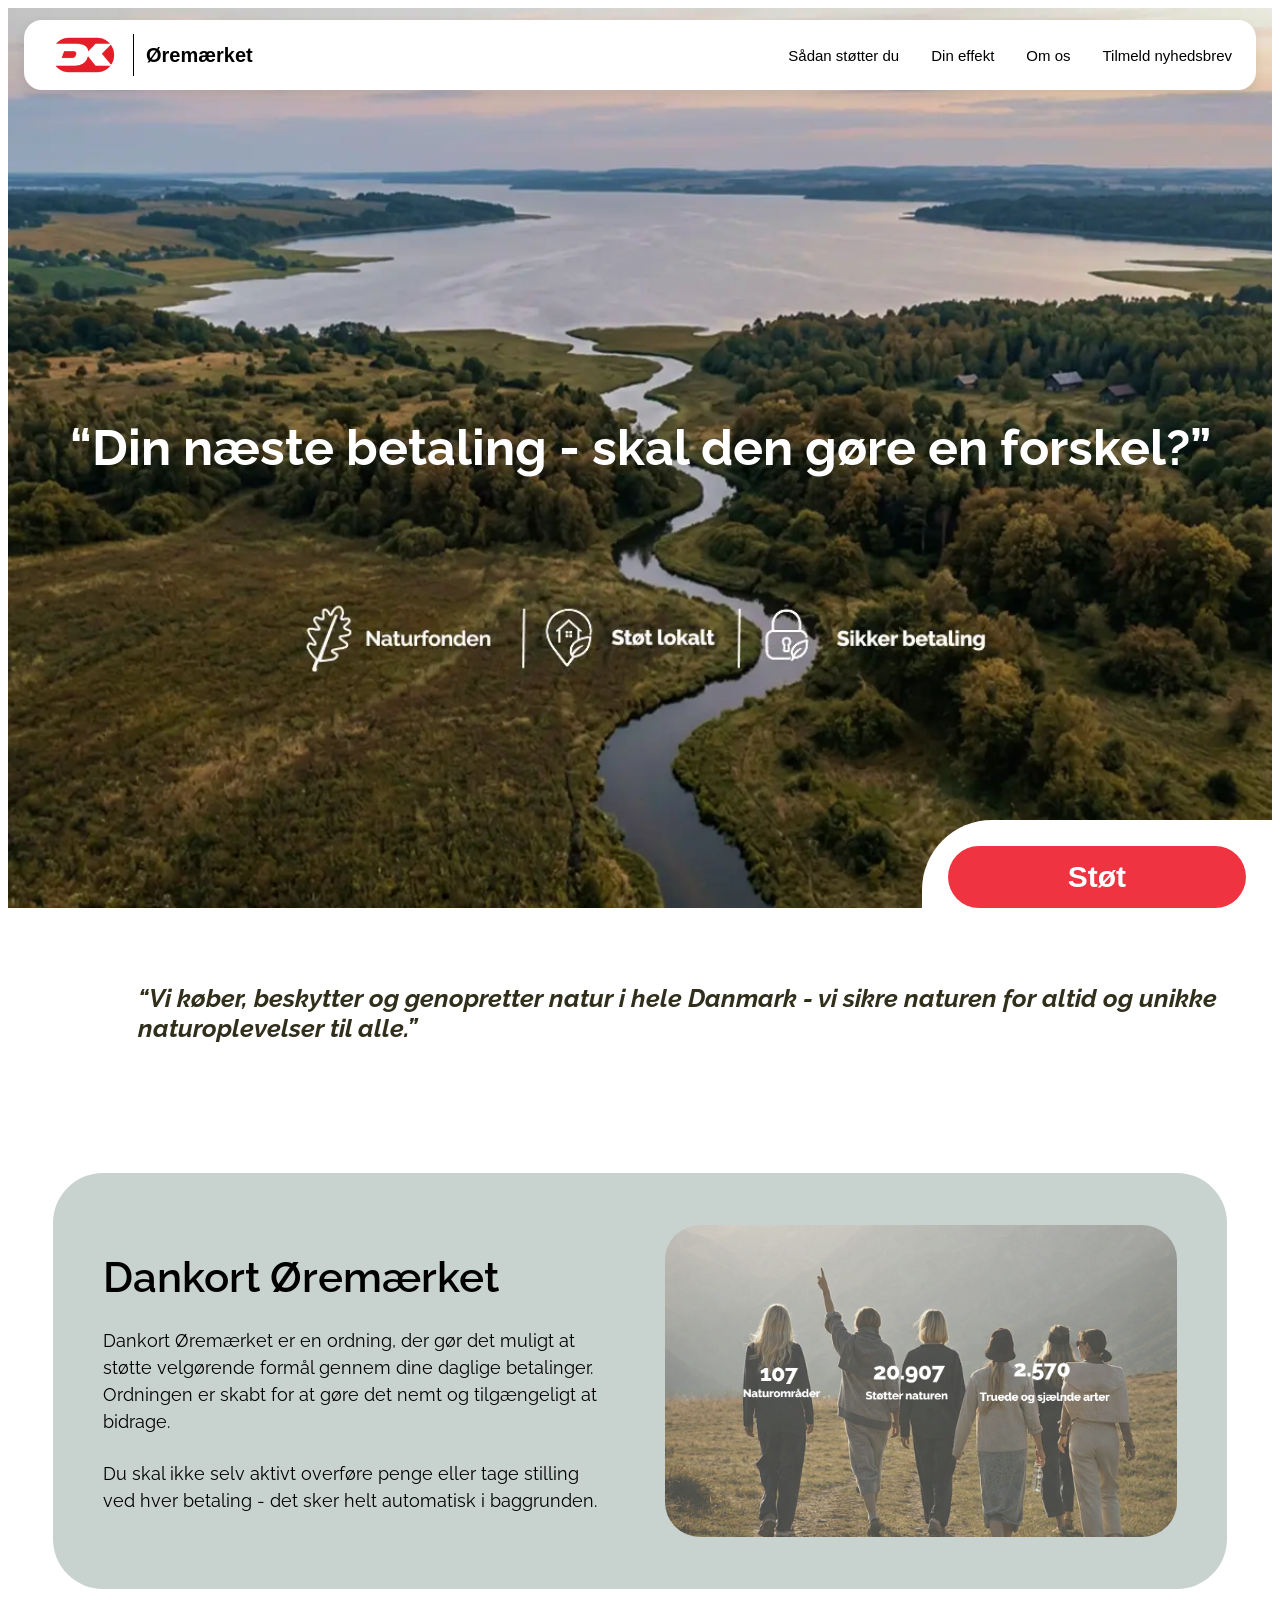
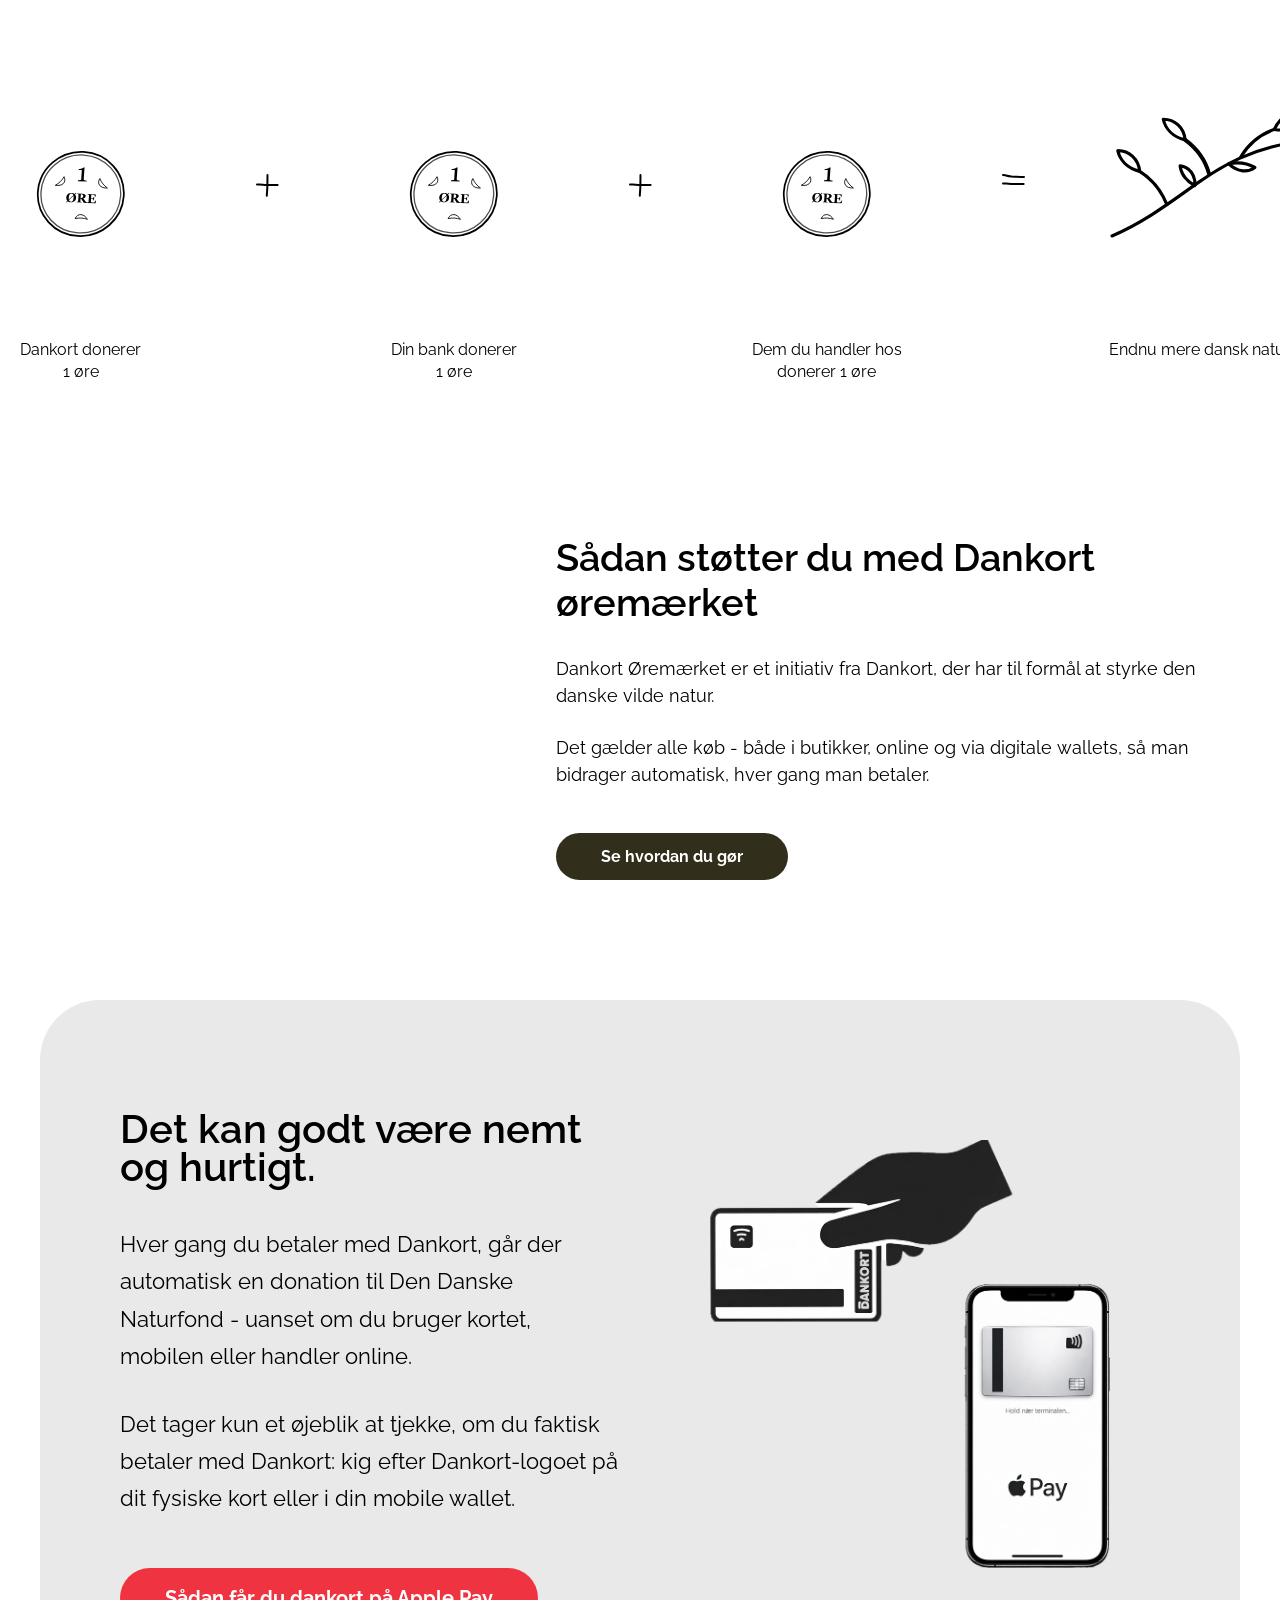
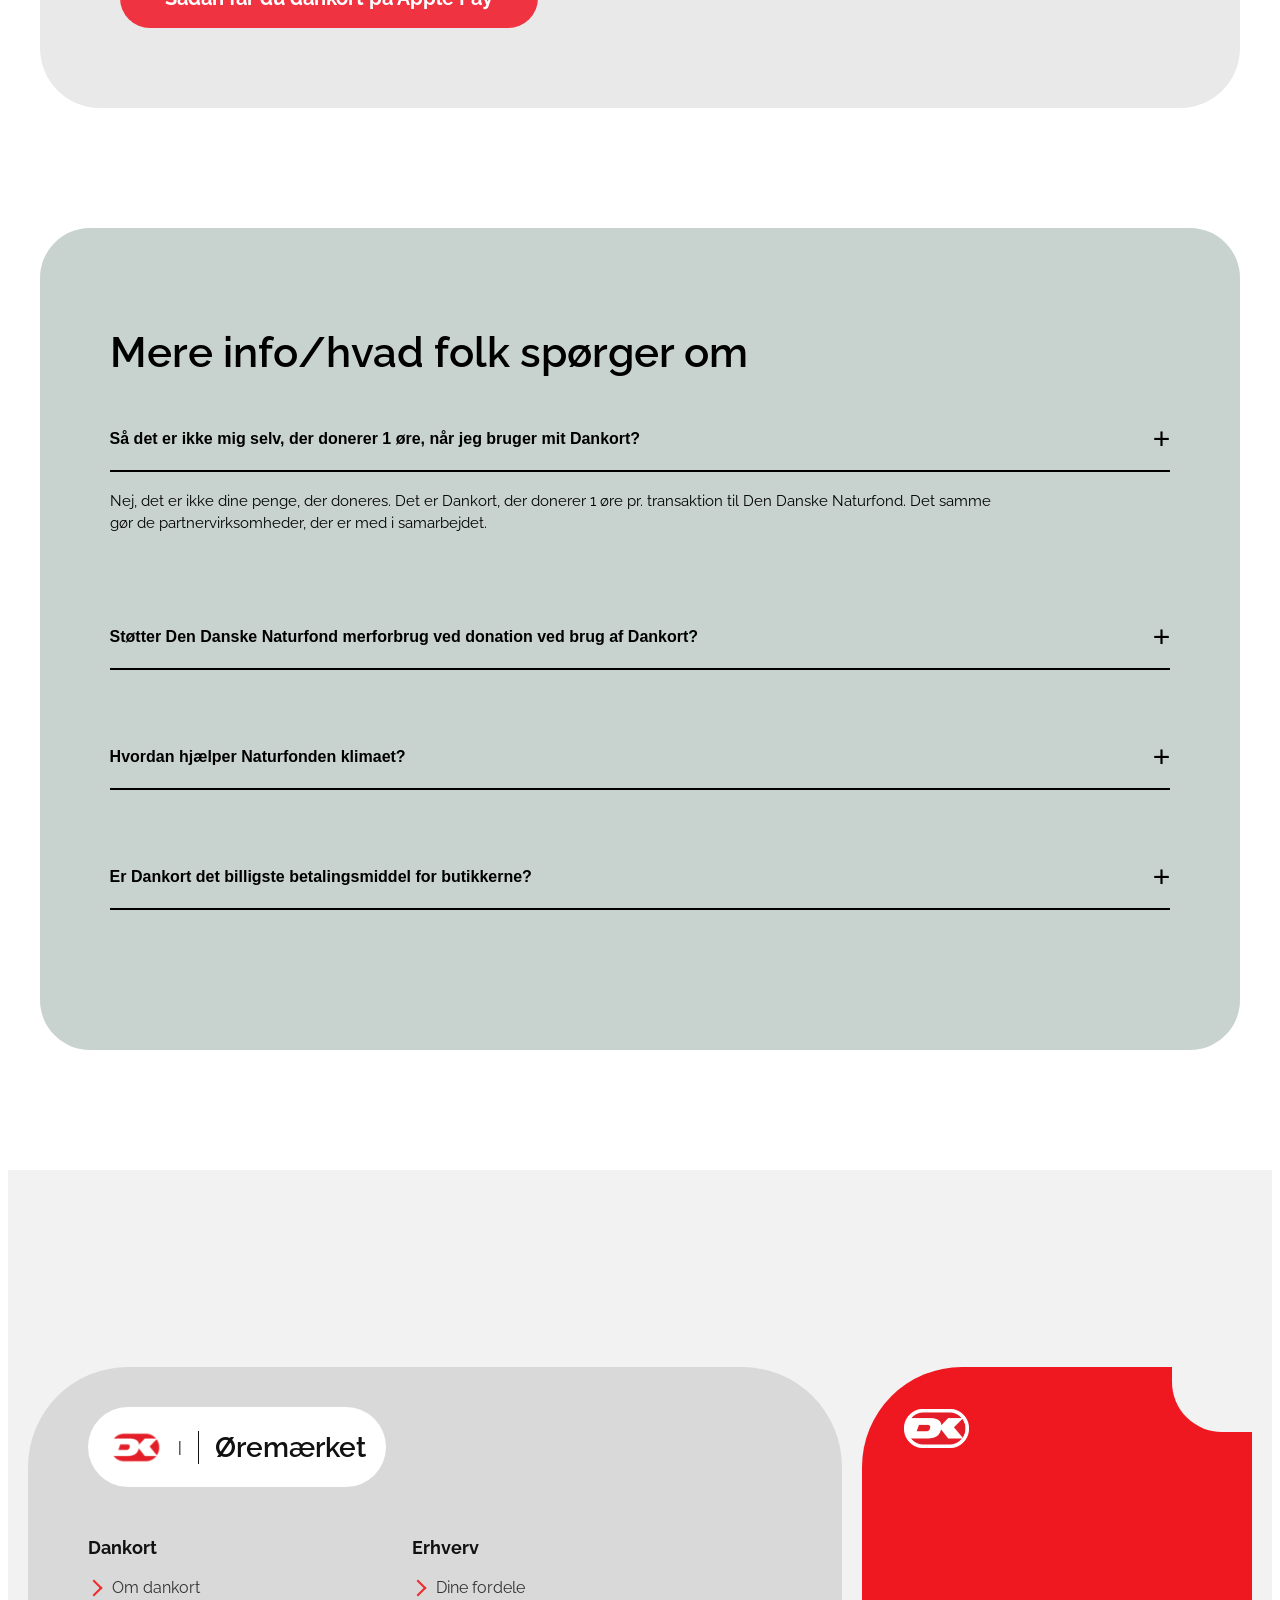
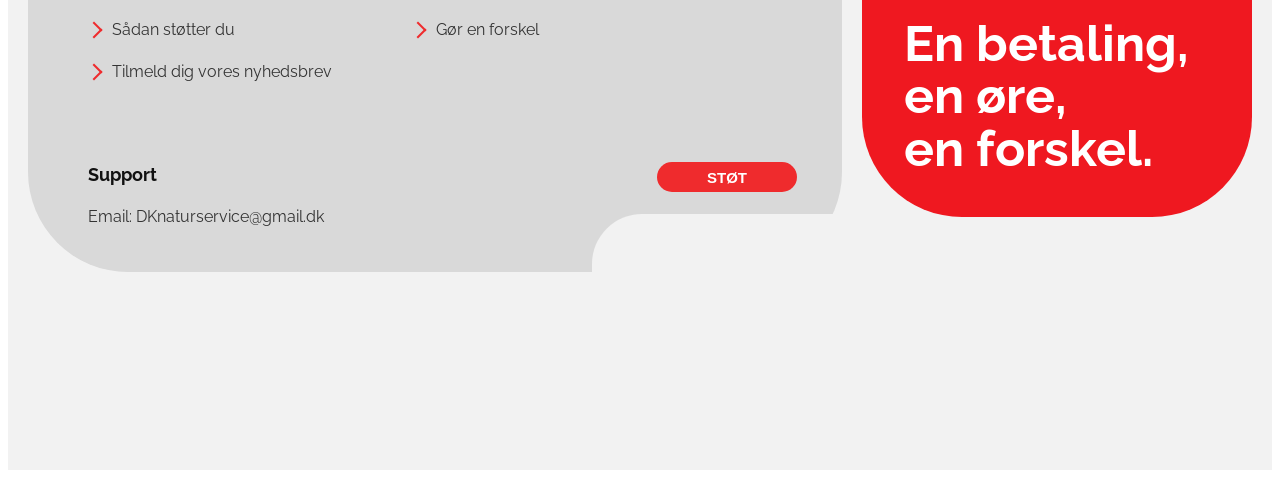
==== commit 31a0c57f: "Merge branch 'main' into cecilie" ====
--- a/index.html
+++ b/index.html
@@ -10,8 +10,15 @@
     <link rel="stylesheet" href="css/layout.css" />
     <link rel="stylesheet" href="css/index.css" />
 
+    <script src="js/index.js" defer></script>
     <script src="js/stoet.js" defer></script>
-    <link rel="icon" type="image/png" sizes="16x16" href="img/favicon-16x16.png" />
+    <link rel="preconnect" href="https://fonts.googleapis.com" />
+    <link rel="preconnect" href="https://fonts.gstatic.com" crossorigin />
+
+    <link
+      href="https://fonts.googleapis.com/css2?family=Raleway:wght@300;400;500;600;700&display=swap"
+      rel="stylesheet"
+    />
   </head>
 
   <body>
@@ -44,8 +51,292 @@
       <img src="img/herobillede_mathilde_2.webp" alt="Naturbillede" class="mathilde_hero_img" />
 
       <div class="mathilde_hero_text">
-        <h1>“Din næste betaling - skal den gøre en forskel?”</h1>
-      </div>
-    </section>
+        <h1 class="mathilde_h1">
+          “Din næste betaling - skal den gøre en forskel?”
+        </h1>
+      </div>
+      <div class="mathilde_corner_box">
+        <a href="stoet.html" class="mathilde_stoet_btn">Støt</a>
+      </div>
+    </section>
+
+    <section class="mathilde_citat_forside">
+      <blockquote>
+        “Vi køber, beskytter og genopretter natur i hele Danmark - vi sikre
+        naturen for altid og unikke naturoplevelser til alle.”
+      </blockquote>
+    </section>
+
+    <section class="billede_dk_tal">
+      <div class="billede_dk_tal_text">
+        <h2>Dankort Øremærket</h2>
+        <p>
+          Dankort Øremærket er en ordning, der gør det muligt at støtte
+          velgørende formål gennem dine daglige betalinger. Ordningen er skabt
+          for at gøre det nemt og tilgængeligt at bidrage.
+        </p>
+        <p>
+          Du skal ikke selv aktivt overføre penge eller tage stilling ved hver
+          betaling - det sker helt automatisk i baggrunden.
+        </p>
+      </div>
+      <img src="img/billede_med_tal_mathilde.webp" alt="Unge i naturen" />
+    </section>
+
+    <section class="mathilde_forside_billede_penge_gren">
+      <div class="mathilde_penge_item">
+        <img
+          class="mathilde_penge_ikon"
+          src="img/mathilde_penge_forside2.svg"
+          alt=""
+        />
+
+        <p class="mathilde_penge_tekst">
+          Dankort donerer<br />
+          1 øre
+        </p>
+      </div>
+
+      <img
+        class="mathilde_tegn"
+        src="img/plus_tegn_mathilde_forside.svg"
+        alt=""
+      />
+
+      <div class="mathilde_penge_item">
+        <img
+          class="mathilde_penge_ikon"
+          src="img/mathilde_penge_forside2.svg"
+          alt=""
+        />
+
+        <p class="mathilde_penge_tekst">
+          Din bank donerer<br />
+          1 øre
+        </p>
+      </div>
+
+      <img
+        class="mathilde_tegn"
+        src="img/plus_tegn_mathilde_forside.svg"
+        alt=""
+      />
+
+      <div class="mathilde_penge_item">
+        <img
+          class="mathilde_penge_ikon"
+          src="img/mathilde_penge_forside2.svg"
+          alt=""
+        />
+
+        <p class="mathilde_penge_tekst">
+          Dem du handler hos<br />
+          donerer 1 øre
+        </p>
+      </div>
+
+      <img
+        class="mathilde_tegn"
+        src="img/iligmed_mathilde_forside.svg"
+        alt=""
+      />
+
+      <div class="mathilde_gren_item">
+        <img
+          class="mathilde_gren_ikon"
+          src="img/gren_mathilde_forside.svg"
+          alt=""
+        />
+
+        <p class="mathilde_penge_tekst">Endnu mere dansk natur</p>
+      </div>
+    </section>
+
+    <section class="mathilde_forside_stot_section">
+      <div class="mathilde_forside_stot">
+        <img
+          class="mathilde_forside_stot_img"
+          src="img/Mathilde_forside_cafe_mennesker.png"
+          alt=""
+        />
+
+        <div class="mathilde_forside_stot_text">
+          <h2>Sådan støtter du med Dankort øremærket</h2>
+
+          <p>
+            Dankort Øremærket er et initiativ fra Dankort, der har til formål at
+            styrke den danske vilde natur.
+          </p>
+
+          <p>
+            Det gælder alle køb - både i butikker, online og via digitale
+            wallets, så man bidrager automatisk, hver gang man betaler.
+          </p>
+
+          <a class="mathilde_forside_stot_knap" href="stoet.html">
+            Se hvordan du gør
+          </a>
+        </div>
+      </div>
+    </section>
+
+    <section class="mathilde_apple_pay_section">
+      <div class="mathilde_apple_pay_box">
+        <div class="mathilde_apple_pay_text">
+          <h2>Det kan godt være nemt og hurtigt.</h2>
+
+          <p>
+            Hver gang du betaler med Dankort, går der automatisk en donation til
+            Den Danske Naturfond - uanset om du bruger kortet, mobilen eller
+            handler online.
+          </p>
+
+          <p>
+            Det tager kun et øjeblik at tjekke, om du faktisk betaler med
+            Dankort: kig efter Dankort-logoet på dit fysiske kort eller i din
+            mobile wallet.
+          </p>
+
+          <a href="#" class="mathilde_apple_pay_knap">
+            Sådan får du dankort på Apple Pay
+          </a>
+        </div>
+
+        <div class="mathilde_apple_pay_img_box">
+          <img
+            class="mathilde_apple_pay_img"
+            src="img/apple_pay_forside_mathilde.webp"
+            alt=""
+          />
+        </div>
+      </div>
+    </section>
+
+    <section class="mathilde_faq_section">
+      <h2 class="mathilde_faq_title">Mere info/hvad folk spørger om</h2>
+
+      <div class="mathilde_faq_item active">
+        <button class="mathilde_faq_question">
+          <span
+            >Så det er ikke mig selv, der donerer 1 øre, når jeg bruger mit
+            Dankort?</span
+          >
+          <span class="mathilde_faq_plus">+</span>
+        </button>
+        <div class="mathilde_faq_answer">
+          <p>
+            Nej, det er ikke dine penge, der doneres. Det er Dankort, der
+            donerer 1 øre pr. transaktion til Den Danske Naturfond. Det samme
+            gør de partnervirksomheder, der er med i samarbejdet.
+          </p>
+        </div>
+      </div>
+
+      <div class="mathilde_faq_item">
+        <button class="mathilde_faq_question">
+          <span
+            >Støtter Den Danske Naturfond merforbrug ved donation ved brug af
+            Dankort?</span
+          >
+          <span class="mathilde_faq_plus">+</span>
+        </button>
+        <div class="mathilde_faq_answer">
+          <p>
+            Nej, de ønsker ikke at opfordre til merforbrug. Deres andel i
+            samarbejdet med Dankort er, at de modtager en øre, når du alligevel
+            betaler med dit Dankort.
+          </p>
+        </div>
+      </div>
+
+      <div class="mathilde_faq_item">
+        <button class="mathilde_faq_question">
+          <span>Hvordan hjælper Naturfonden klimaet?</span>
+          <span class="mathilde_faq_plus">+</span>
+        </button>
+        <div class="mathilde_faq_answer">
+          <p>
+            De gavner klimaet ved for eksempel at konvertere landbrugsjord til
+            natur og udtage såkaldte lavbundsjorde. De genopretter og beskytter
+            natur, som kan hjælpe klimaet.
+          </p>
+        </div>
+      </div>
+
+      <div class="mathilde_faq_item">
+        <button class="mathilde_faq_question">
+          <span>Er Dankort det billigste betalingsmiddel for butikkerne?</span>
+          <span class="mathilde_faq_plus">+</span>
+        </button>
+        <div class="mathilde_faq_answer">
+          <p>
+            For langt de fleste butikker i Danmark er det billigere, når deres
+            kunder betaler med Dankort fremfor med andre kort.
+          </p>
+        </div>
+      </div>
+    </section>
+    <footer class="footer">
+      <div class="footer-container">
+        <div class="footer-left">
+          <div class="footer-logo-box">
+            <img src="img/DK_Logo_CMYK 2.svg" alt="logo" class="logo-icon" />
+            <div>|</div>
+            <span class="logo-text">Øremærket</span>
+          </div>
+
+          <div class="footer-columns">
+            <div class="footer-column">
+              <h4>Dankort</h4>
+
+              <a href="omos.html">
+                <span class="arrow"></span>
+                Om dankort
+              </a>
+
+              <a href="stoet.html">
+                <span class="arrow"></span>
+                Sådan støtter du
+              </a>
+
+              <a href="forms.html">
+                <span class="arrow"></span>
+                Tilmeld dig vores nyhedsbrev
+              </a>
+            </div>
+
+            <div class="footer-column">
+              <h4>Erhverv</h4>
+
+              <a href="omos.html">
+                <span class="arrow"></span>
+                Dine fordele
+              </a>
+
+              <a href="stoet.html">
+                <span class="arrow"></span>
+                Gør en forskel
+              </a>
+            </div>
+
+            <div class="footer-column">
+              <h4>Support</h4>
+              <p>Email: DKnaturservice@gmail.dk</p>
+            </div>
+          </div>
+
+          <button class="support-btn">STØT</button>
+        </div>
+
+        <div class="footer-right">
+          <img src="img/DK_Logo_CMYK 2.svg" alt="logo" class="right-logo" />
+
+          <h2>
+            En betaling, en øre, <br />
+            en forskel.
+          </h2>
+        </div>
+      </div>
+    </footer>
   </body>
 </html>
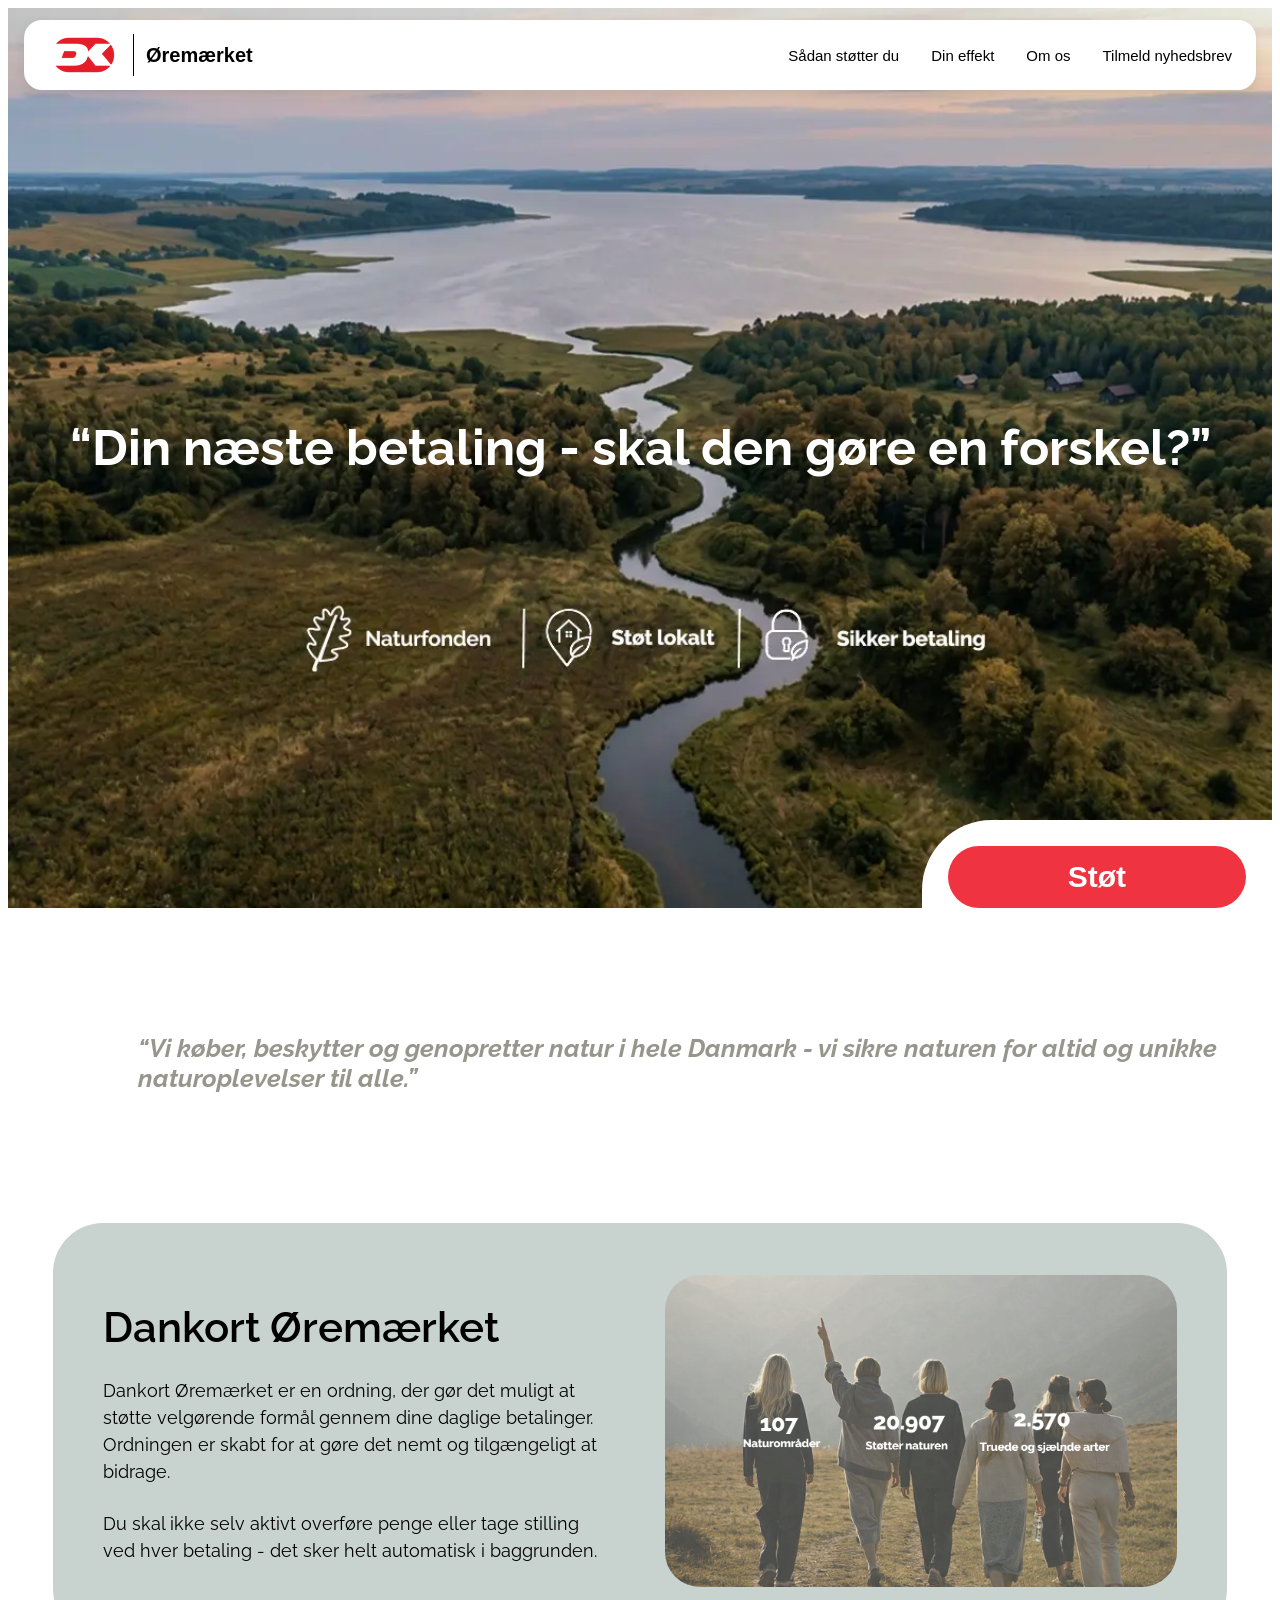
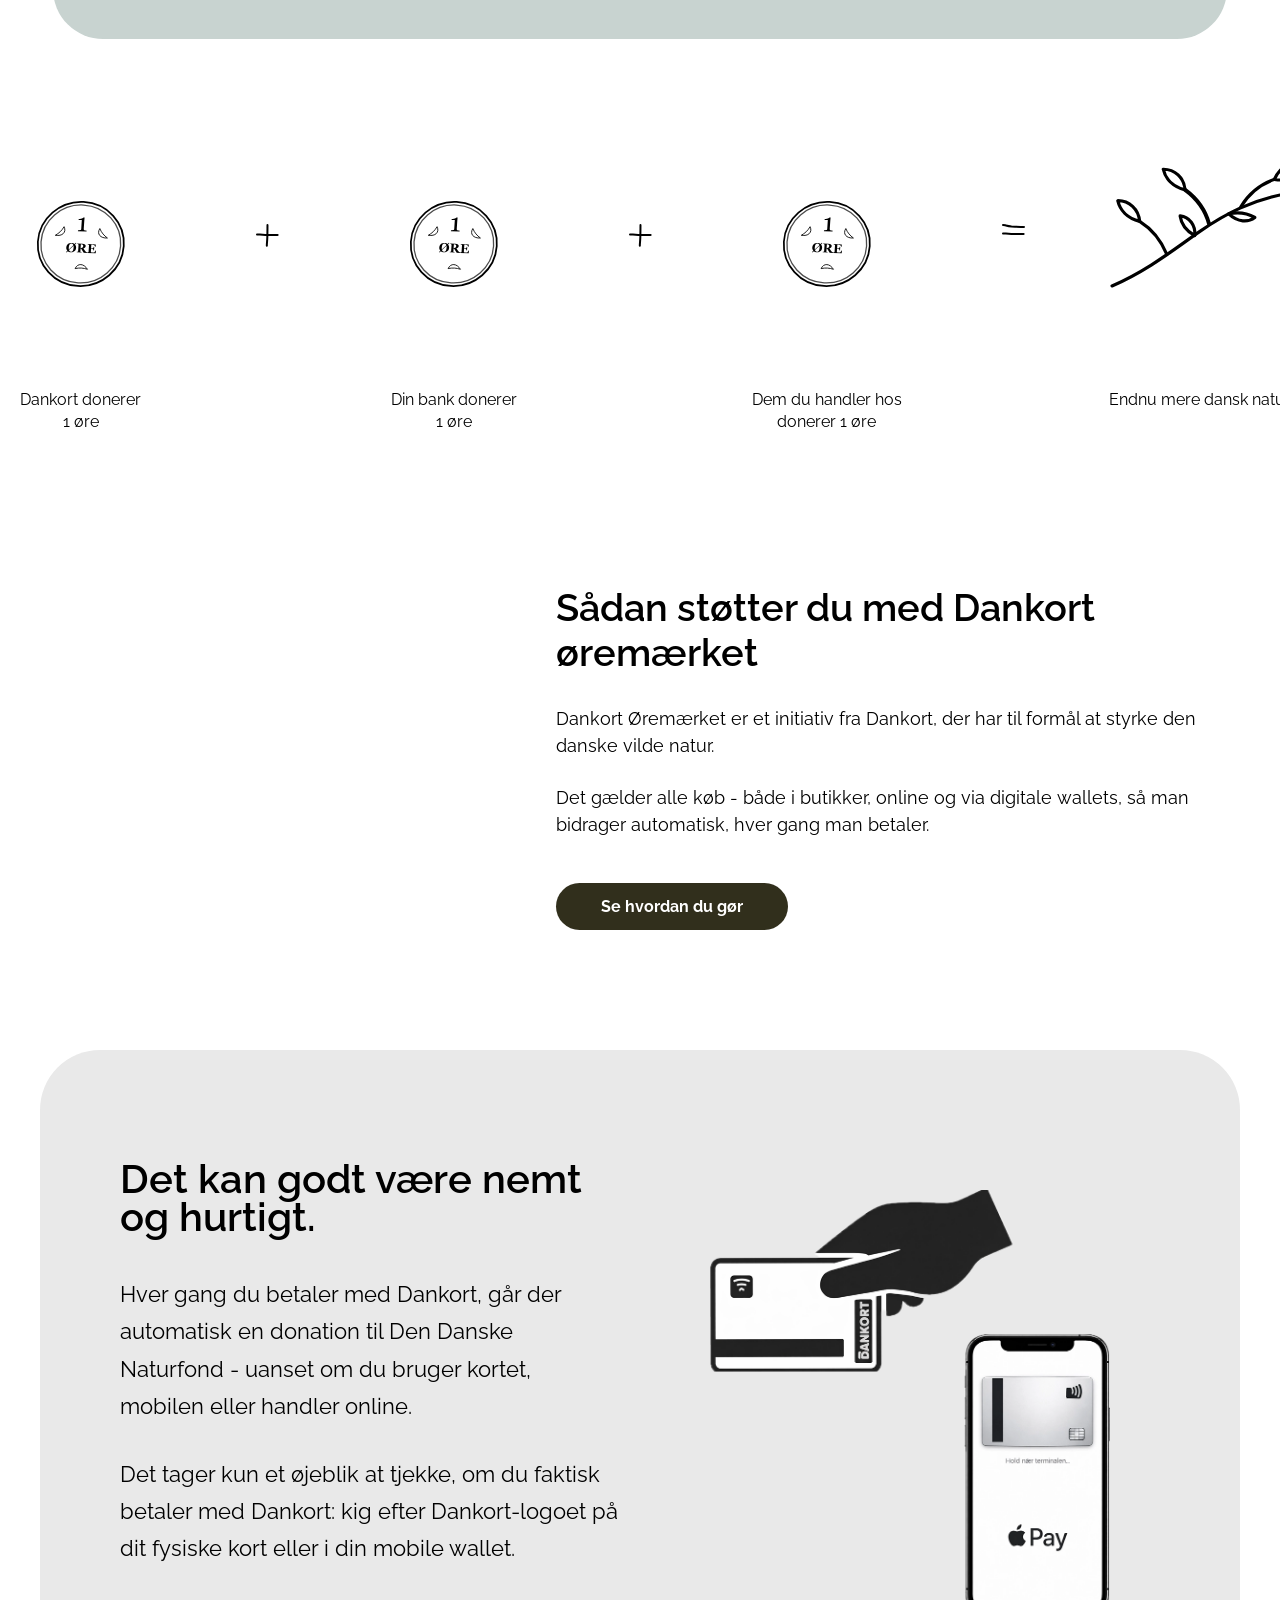
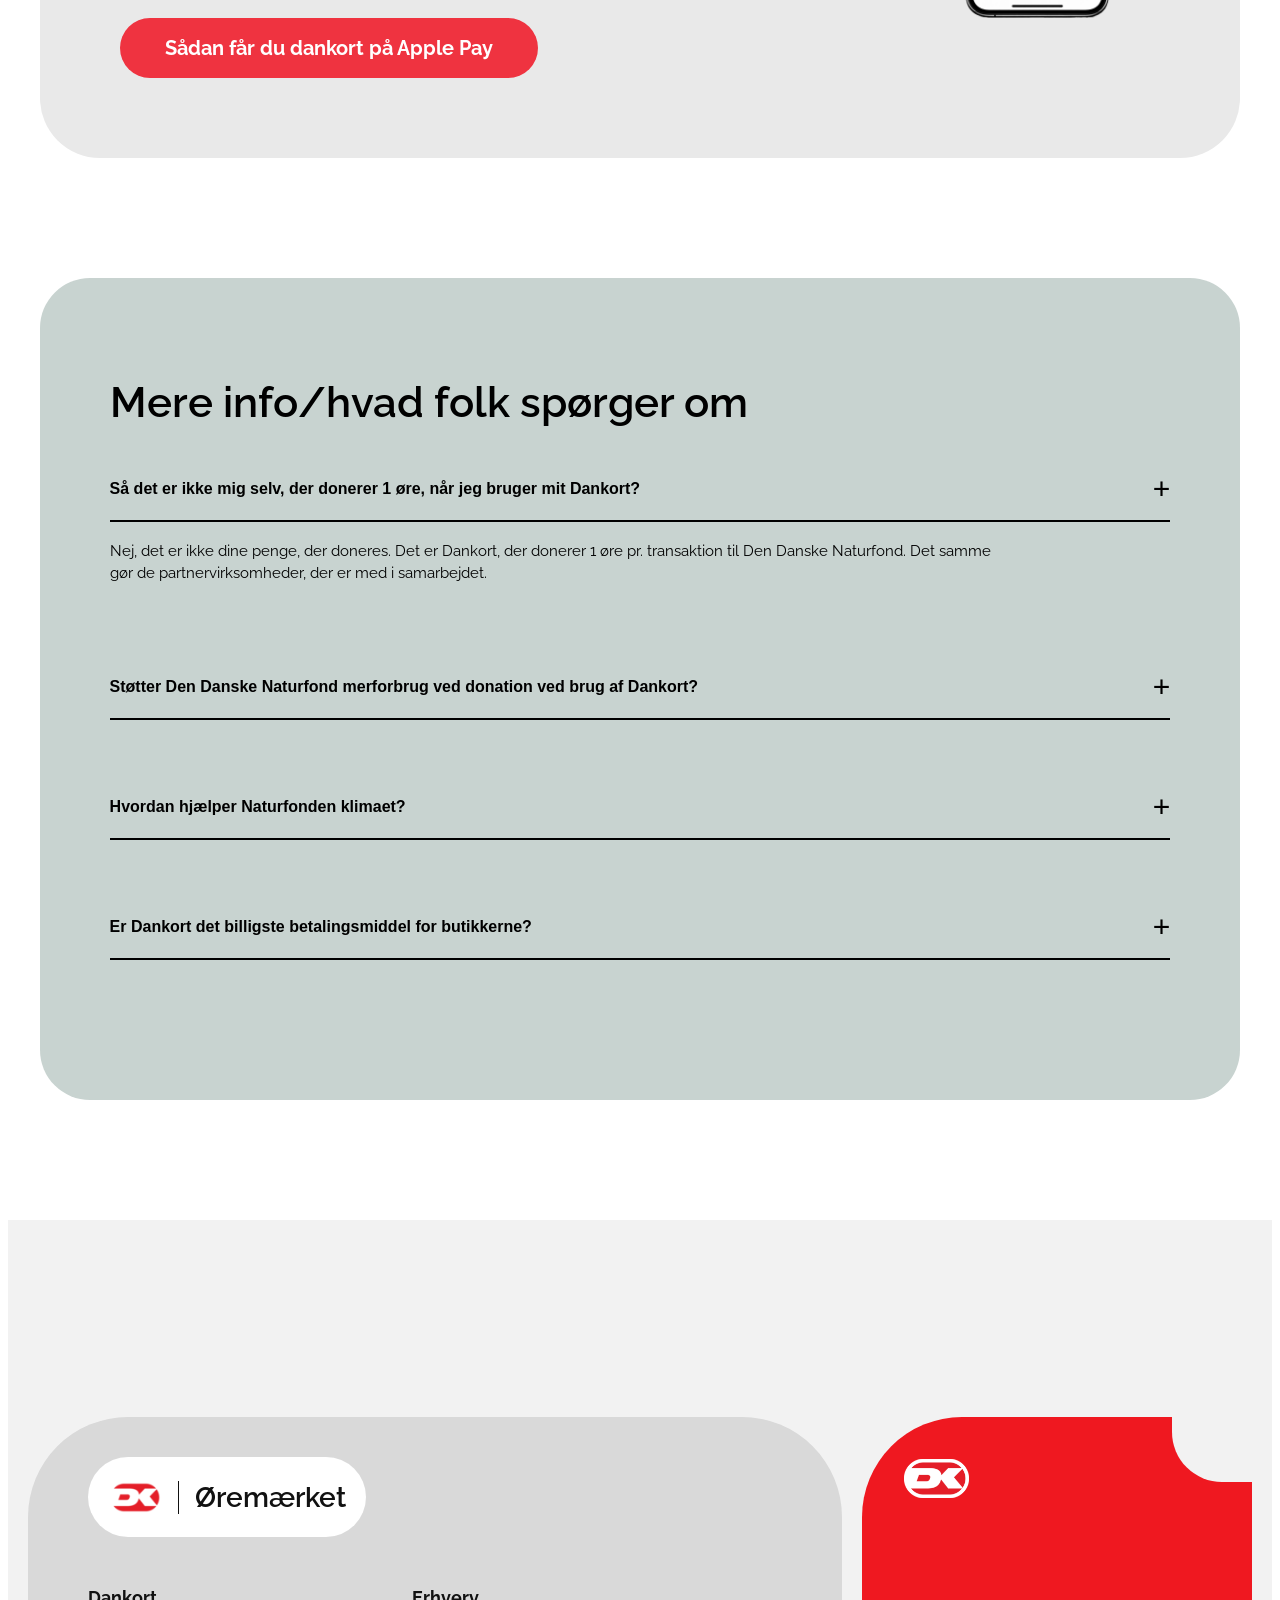
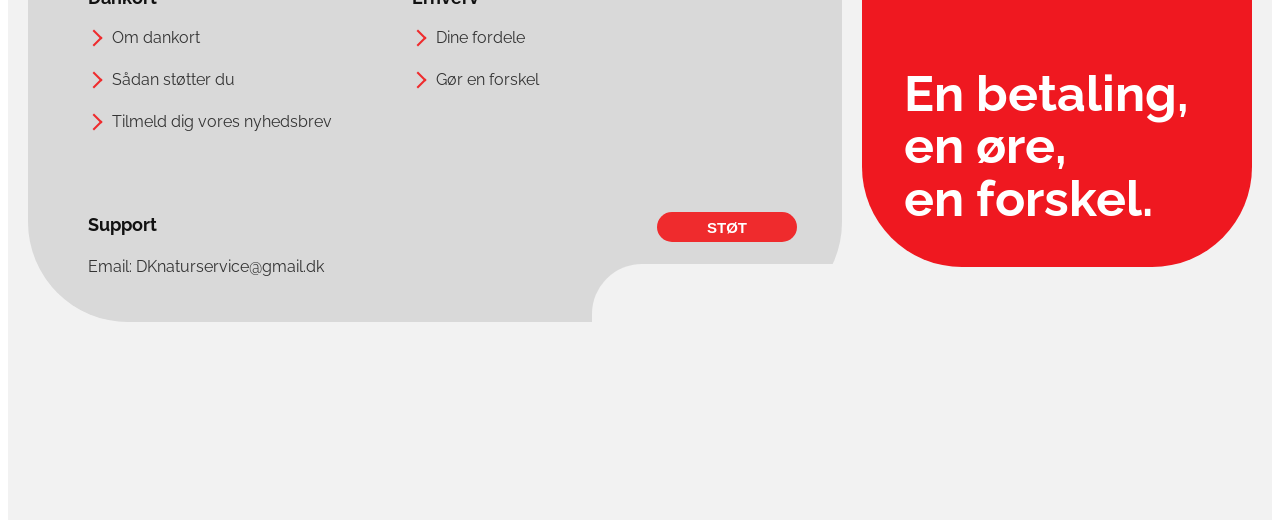
==== commit 868a3b2f: "sidstesmåædnringer" ====
--- a/index.html
+++ b/index.html
@@ -5,6 +5,7 @@
     <meta name="viewport" content="width=device-width, initial-scale=1.0" />
 
     <title>Øremærket</title>
+    <link rel="icon" type="image/png" sizes="16x16" href="img/favicon-16x16.png" />
 
     <link rel="stylesheet" href="css/general.css" />
     <link rel="stylesheet" href="css/layout.css" />
@@ -15,10 +16,7 @@
     <link rel="preconnect" href="https://fonts.googleapis.com" />
     <link rel="preconnect" href="https://fonts.gstatic.com" crossorigin />
 
-    <link
-      href="https://fonts.googleapis.com/css2?family=Raleway:wght@300;400;500;600;700&display=swap"
-      rel="stylesheet"
-    />
+    <link href="https://fonts.googleapis.com/css2?family=Raleway:wght@300;400;500;600;700&display=swap" rel="stylesheet" />
   </head>
 
   <body>
@@ -51,9 +49,7 @@
       <img src="img/herobillede_mathilde_2.webp" alt="Naturbillede" class="mathilde_hero_img" />
 
       <div class="mathilde_hero_text">
-        <h1 class="mathilde_h1">
-          “Din næste betaling - skal den gøre en forskel?”
-        </h1>
+        <h1 class="mathilde_h1">“Din næste betaling - skal den gøre en forskel?”</h1>
       </div>
       <div class="mathilde_corner_box">
         <a href="stoet.html" class="mathilde_stoet_btn">Støt</a>
@@ -61,35 +57,21 @@
     </section>
 
     <section class="mathilde_citat_forside">
-      <blockquote>
-        “Vi køber, beskytter og genopretter natur i hele Danmark - vi sikre
-        naturen for altid og unikke naturoplevelser til alle.”
-      </blockquote>
+      <blockquote>“Vi køber, beskytter og genopretter natur i hele Danmark - vi sikre naturen for altid og unikke naturoplevelser til alle.”</blockquote>
     </section>
 
     <section class="billede_dk_tal">
       <div class="billede_dk_tal_text">
         <h2>Dankort Øremærket</h2>
-        <p>
-          Dankort Øremærket er en ordning, der gør det muligt at støtte
-          velgørende formål gennem dine daglige betalinger. Ordningen er skabt
-          for at gøre det nemt og tilgængeligt at bidrage.
-        </p>
-        <p>
-          Du skal ikke selv aktivt overføre penge eller tage stilling ved hver
-          betaling - det sker helt automatisk i baggrunden.
-        </p>
+        <p>Dankort Øremærket er en ordning, der gør det muligt at støtte velgørende formål gennem dine daglige betalinger. Ordningen er skabt for at gøre det nemt og tilgængeligt at bidrage.</p>
+        <p>Du skal ikke selv aktivt overføre penge eller tage stilling ved hver betaling - det sker helt automatisk i baggrunden.</p>
       </div>
       <img src="img/billede_med_tal_mathilde.webp" alt="Unge i naturen" />
     </section>
 
     <section class="mathilde_forside_billede_penge_gren">
       <div class="mathilde_penge_item">
-        <img
-          class="mathilde_penge_ikon"
-          src="img/mathilde_penge_forside2.svg"
-          alt=""
-        />
+        <img class="mathilde_penge_ikon" src="img/mathilde_penge_forside2.svg" alt="" />
 
         <p class="mathilde_penge_tekst">
           Dankort donerer<br />
@@ -97,18 +79,10 @@
         </p>
       </div>
 
-      <img
-        class="mathilde_tegn"
-        src="img/plus_tegn_mathilde_forside.svg"
-        alt=""
-      />
+      <img class="mathilde_tegn" src="img/plus_tegn_mathilde_forside.svg" alt="" />
 
       <div class="mathilde_penge_item">
-        <img
-          class="mathilde_penge_ikon"
-          src="img/mathilde_penge_forside2.svg"
-          alt=""
-        />
+        <img class="mathilde_penge_ikon" src="img/mathilde_penge_forside2.svg" alt="" />
 
         <p class="mathilde_penge_tekst">
           Din bank donerer<br />
@@ -116,18 +90,10 @@
         </p>
       </div>
 
-      <img
-        class="mathilde_tegn"
-        src="img/plus_tegn_mathilde_forside.svg"
-        alt=""
-      />
+      <img class="mathilde_tegn" src="img/plus_tegn_mathilde_forside.svg" alt="" />
 
       <div class="mathilde_penge_item">
-        <img
-          class="mathilde_penge_ikon"
-          src="img/mathilde_penge_forside2.svg"
-          alt=""
-        />
+        <img class="mathilde_penge_ikon" src="img/mathilde_penge_forside2.svg" alt="" />
 
         <p class="mathilde_penge_tekst">
           Dem du handler hos<br />
@@ -135,18 +101,10 @@
         </p>
       </div>
 
-      <img
-        class="mathilde_tegn"
-        src="img/iligmed_mathilde_forside.svg"
-        alt=""
-      />
+      <img class="mathilde_tegn" src="img/iligmed_mathilde_forside.svg" alt="" />
 
       <div class="mathilde_gren_item">
-        <img
-          class="mathilde_gren_ikon"
-          src="img/gren_mathilde_forside.svg"
-          alt=""
-        />
+        <img class="mathilde_gren_ikon" src="img/gren_mathilde_forside.svg" alt="" />
 
         <p class="mathilde_penge_tekst">Endnu mere dansk natur</p>
       </div>
@@ -154,28 +112,16 @@
 
     <section class="mathilde_forside_stot_section">
       <div class="mathilde_forside_stot">
-        <img
-          class="mathilde_forside_stot_img"
-          src="img/Mathilde_forside_cafe_mennesker.png"
-          alt=""
-        />
+        <img class="mathilde_forside_stot_img" src="img/Mathilde_forside_cafe_mennesker.png" alt="" />
 
         <div class="mathilde_forside_stot_text">
           <h2>Sådan støtter du med Dankort øremærket</h2>
 
-          <p>
-            Dankort Øremærket er et initiativ fra Dankort, der har til formål at
-            styrke den danske vilde natur.
-          </p>
-
-          <p>
-            Det gælder alle køb - både i butikker, online og via digitale
-            wallets, så man bidrager automatisk, hver gang man betaler.
-          </p>
-
-          <a class="mathilde_forside_stot_knap" href="stoet.html">
-            Se hvordan du gør
-          </a>
+          <p>Dankort Øremærket er et initiativ fra Dankort, der har til formål at styrke den danske vilde natur.</p>
+
+          <p>Det gælder alle køb - både i butikker, online og via digitale wallets, så man bidrager automatisk, hver gang man betaler.</p>
+
+          <a class="mathilde_forside_stot_knap" href="stoet.html"> Se hvordan du gør </a>
         </div>
       </div>
     </section>
@@ -185,29 +131,15 @@
         <div class="mathilde_apple_pay_text">
           <h2>Det kan godt være nemt og hurtigt.</h2>
 
-          <p>
-            Hver gang du betaler med Dankort, går der automatisk en donation til
-            Den Danske Naturfond - uanset om du bruger kortet, mobilen eller
-            handler online.
-          </p>
-
-          <p>
-            Det tager kun et øjeblik at tjekke, om du faktisk betaler med
-            Dankort: kig efter Dankort-logoet på dit fysiske kort eller i din
-            mobile wallet.
-          </p>
-
-          <a href="#" class="mathilde_apple_pay_knap">
-            Sådan får du dankort på Apple Pay
-          </a>
+          <p>Hver gang du betaler med Dankort, går der automatisk en donation til Den Danske Naturfond - uanset om du bruger kortet, mobilen eller handler online.</p>
+
+          <p>Det tager kun et øjeblik at tjekke, om du faktisk betaler med Dankort: kig efter Dankort-logoet på dit fysiske kort eller i din mobile wallet.</p>
+
+          <a href="#" class="mathilde_apple_pay_knap"> Sådan får du dankort på Apple Pay </a>
         </div>
 
         <div class="mathilde_apple_pay_img_box">
-          <img
-            class="mathilde_apple_pay_img"
-            src="img/apple_pay_forside_mathilde.webp"
-            alt=""
-          />
+          <img class="mathilde_apple_pay_img" src="img/apple_pay_forside_mathilde.webp" alt="" />
         </div>
       </div>
     </section>
@@ -217,35 +149,21 @@
 
       <div class="mathilde_faq_item active">
         <button class="mathilde_faq_question">
-          <span
-            >Så det er ikke mig selv, der donerer 1 øre, når jeg bruger mit
-            Dankort?</span
-          >
-          <span class="mathilde_faq_plus">+</span>
-        </button>
-        <div class="mathilde_faq_answer">
-          <p>
-            Nej, det er ikke dine penge, der doneres. Det er Dankort, der
-            donerer 1 øre pr. transaktion til Den Danske Naturfond. Det samme
-            gør de partnervirksomheder, der er med i samarbejdet.
-          </p>
+          <span>Så det er ikke mig selv, der donerer 1 øre, når jeg bruger mit Dankort?</span>
+          <span class="mathilde_faq_plus">+</span>
+        </button>
+        <div class="mathilde_faq_answer">
+          <p>Nej, det er ikke dine penge, der doneres. Det er Dankort, der donerer 1 øre pr. transaktion til Den Danske Naturfond. Det samme gør de partnervirksomheder, der er med i samarbejdet.</p>
         </div>
       </div>
 
       <div class="mathilde_faq_item">
         <button class="mathilde_faq_question">
-          <span
-            >Støtter Den Danske Naturfond merforbrug ved donation ved brug af
-            Dankort?</span
-          >
-          <span class="mathilde_faq_plus">+</span>
-        </button>
-        <div class="mathilde_faq_answer">
-          <p>
-            Nej, de ønsker ikke at opfordre til merforbrug. Deres andel i
-            samarbejdet med Dankort er, at de modtager en øre, når du alligevel
-            betaler med dit Dankort.
-          </p>
+          <span>Støtter Den Danske Naturfond merforbrug ved donation ved brug af Dankort?</span>
+          <span class="mathilde_faq_plus">+</span>
+        </button>
+        <div class="mathilde_faq_answer">
+          <p>Nej, de ønsker ikke at opfordre til merforbrug. Deres andel i samarbejdet med Dankort er, at de modtager en øre, når du alligevel betaler med dit Dankort.</p>
         </div>
       </div>
 
@@ -255,11 +173,7 @@
           <span class="mathilde_faq_plus">+</span>
         </button>
         <div class="mathilde_faq_answer">
-          <p>
-            De gavner klimaet ved for eksempel at konvertere landbrugsjord til
-            natur og udtage såkaldte lavbundsjorde. De genopretter og beskytter
-            natur, som kan hjælpe klimaet.
-          </p>
+          <p>De gavner klimaet ved for eksempel at konvertere landbrugsjord til natur og udtage såkaldte lavbundsjorde. De genopretter og beskytter natur, som kan hjælpe klimaet.</p>
         </div>
       </div>
 
@@ -269,10 +183,7 @@
           <span class="mathilde_faq_plus">+</span>
         </button>
         <div class="mathilde_faq_answer">
-          <p>
-            For langt de fleste butikker i Danmark er det billigere, når deres
-            kunder betaler med Dankort fremfor med andre kort.
-          </p>
+          <p>For langt de fleste butikker i Danmark er det billigere, når deres kunder betaler med Dankort fremfor med andre kort.</p>
         </div>
       </div>
     </section>
@@ -281,7 +192,7 @@
         <div class="footer-left">
           <div class="footer-logo-box">
             <img src="img/DK_Logo_CMYK 2.svg" alt="logo" class="logo-icon" />
-            <div>|</div>
+
             <span class="logo-text">Øremærket</span>
           </div>
 
--- a/css/general.css
+++ b/css/general.css
@@ -33,7 +33,7 @@
   position: absolute;
   right: 0;
   bottom: -40px;
-  width: 180px;
+  width: 250px;
   height: 90px;
   background: #f2f2f2;
   border-top-left-radius: 40px;
--- a/css/layout.css
+++ b/css/layout.css
@@ -226,6 +226,7 @@
   }
   .stoet:hover,
   .effekt:hover,
+  .omos:hover,
   .nyhedsbrev:hover {
     font-weight: 600;
     transition: all 0.2s ease;
@@ -233,6 +234,7 @@
   .streg {
     font-size: 30px;
   }
+
   header img {
     border-right: #000 solid 1px;
     padding-right: 15px;
--- a/css/index.css
+++ b/css/index.css
@@ -108,12 +108,12 @@
   font-size: 25px;
   font-weight: bold;
   font-style: italic;
-
   padding-left: 90px;
   padding-top: 50px;
   padding-bottom: 50px;
-
+  opacity: 0.5;
   color: rgb(49, 47, 28);
+  margin-top: 3em;
 }
 
 .billede_dk_tal {
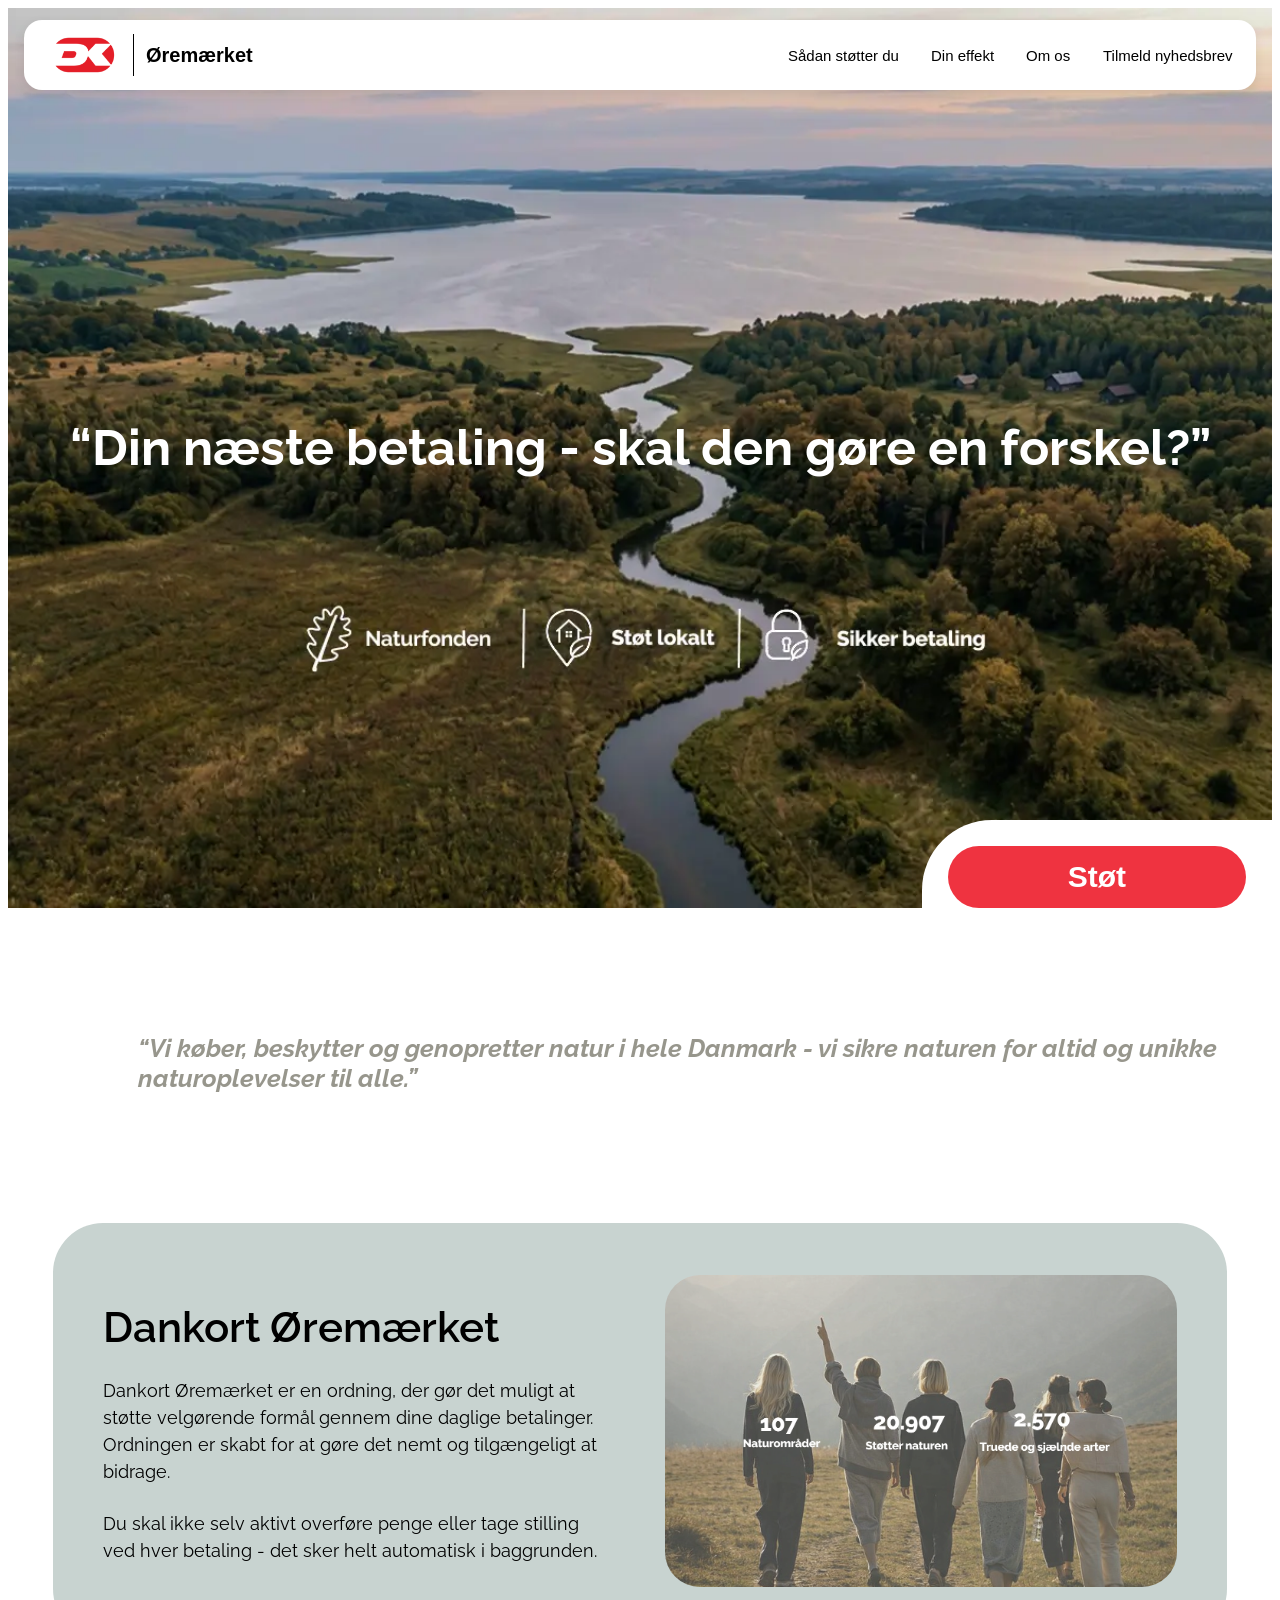
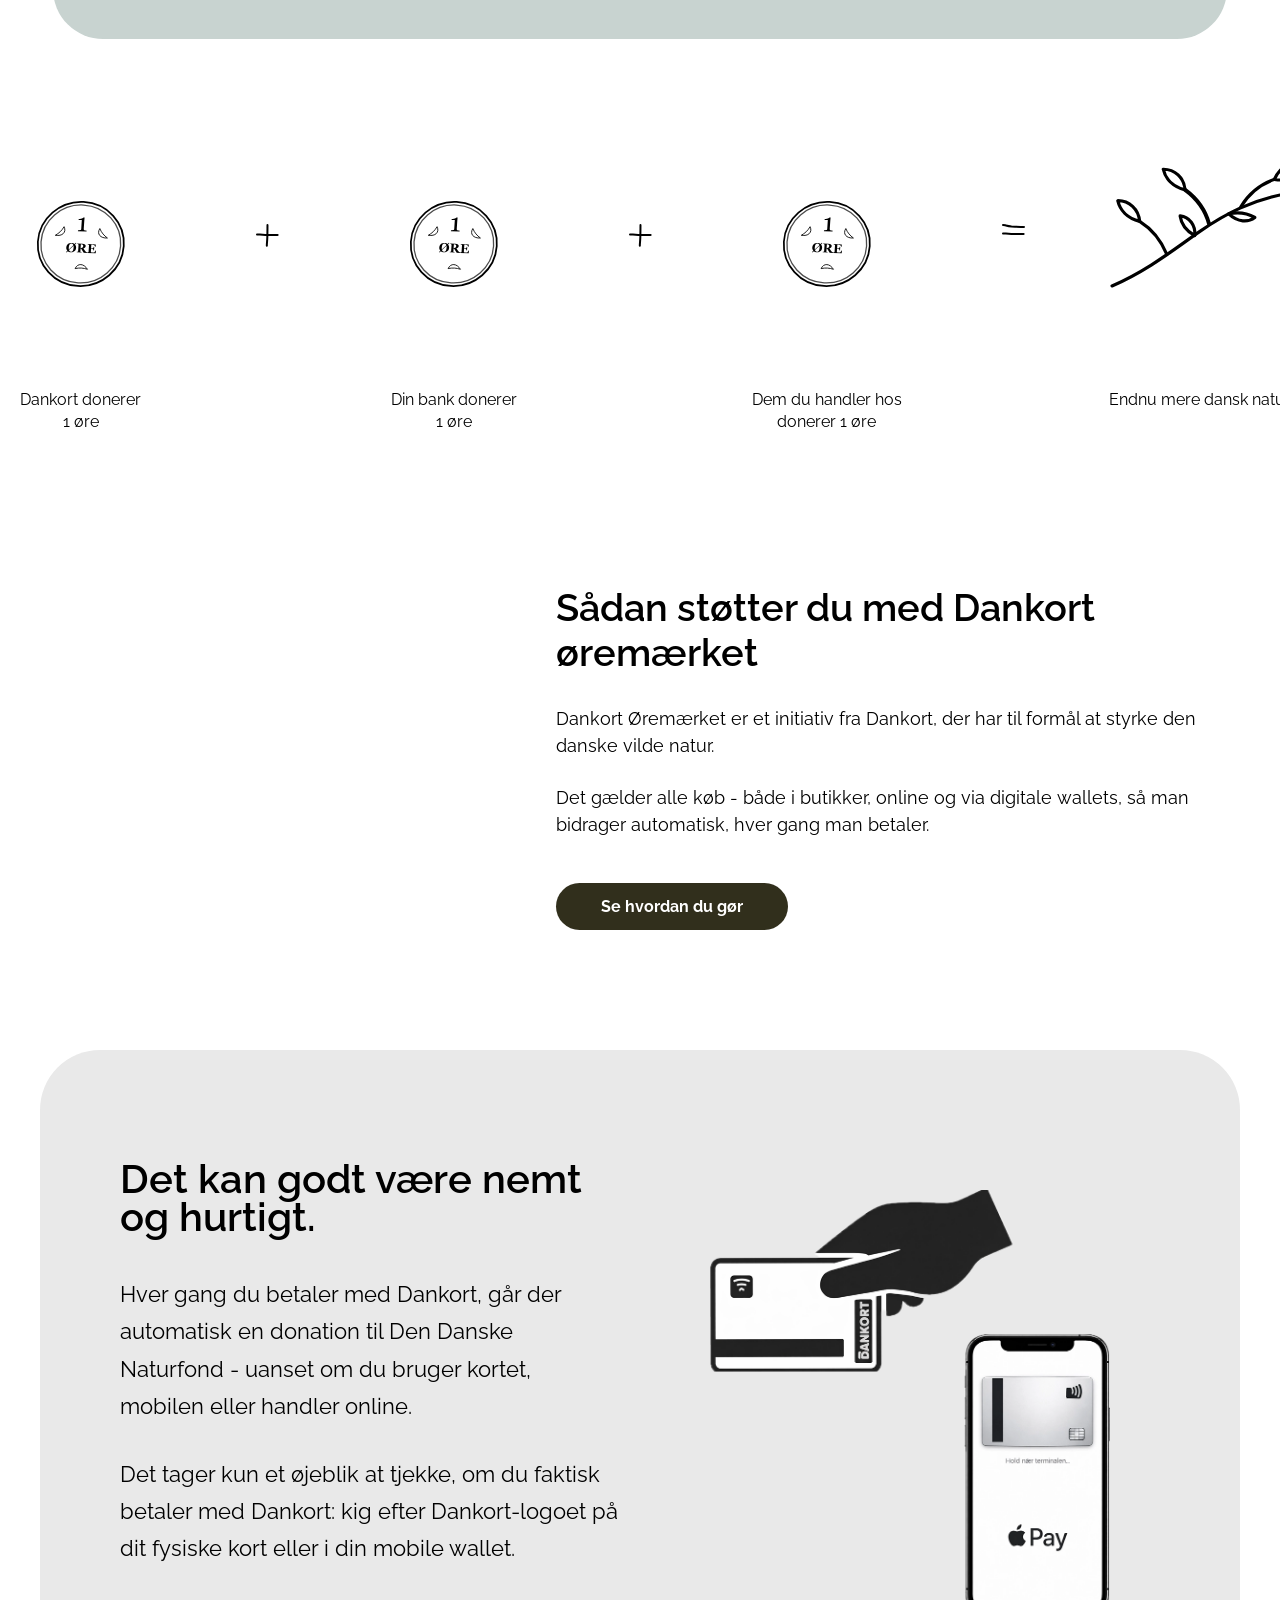
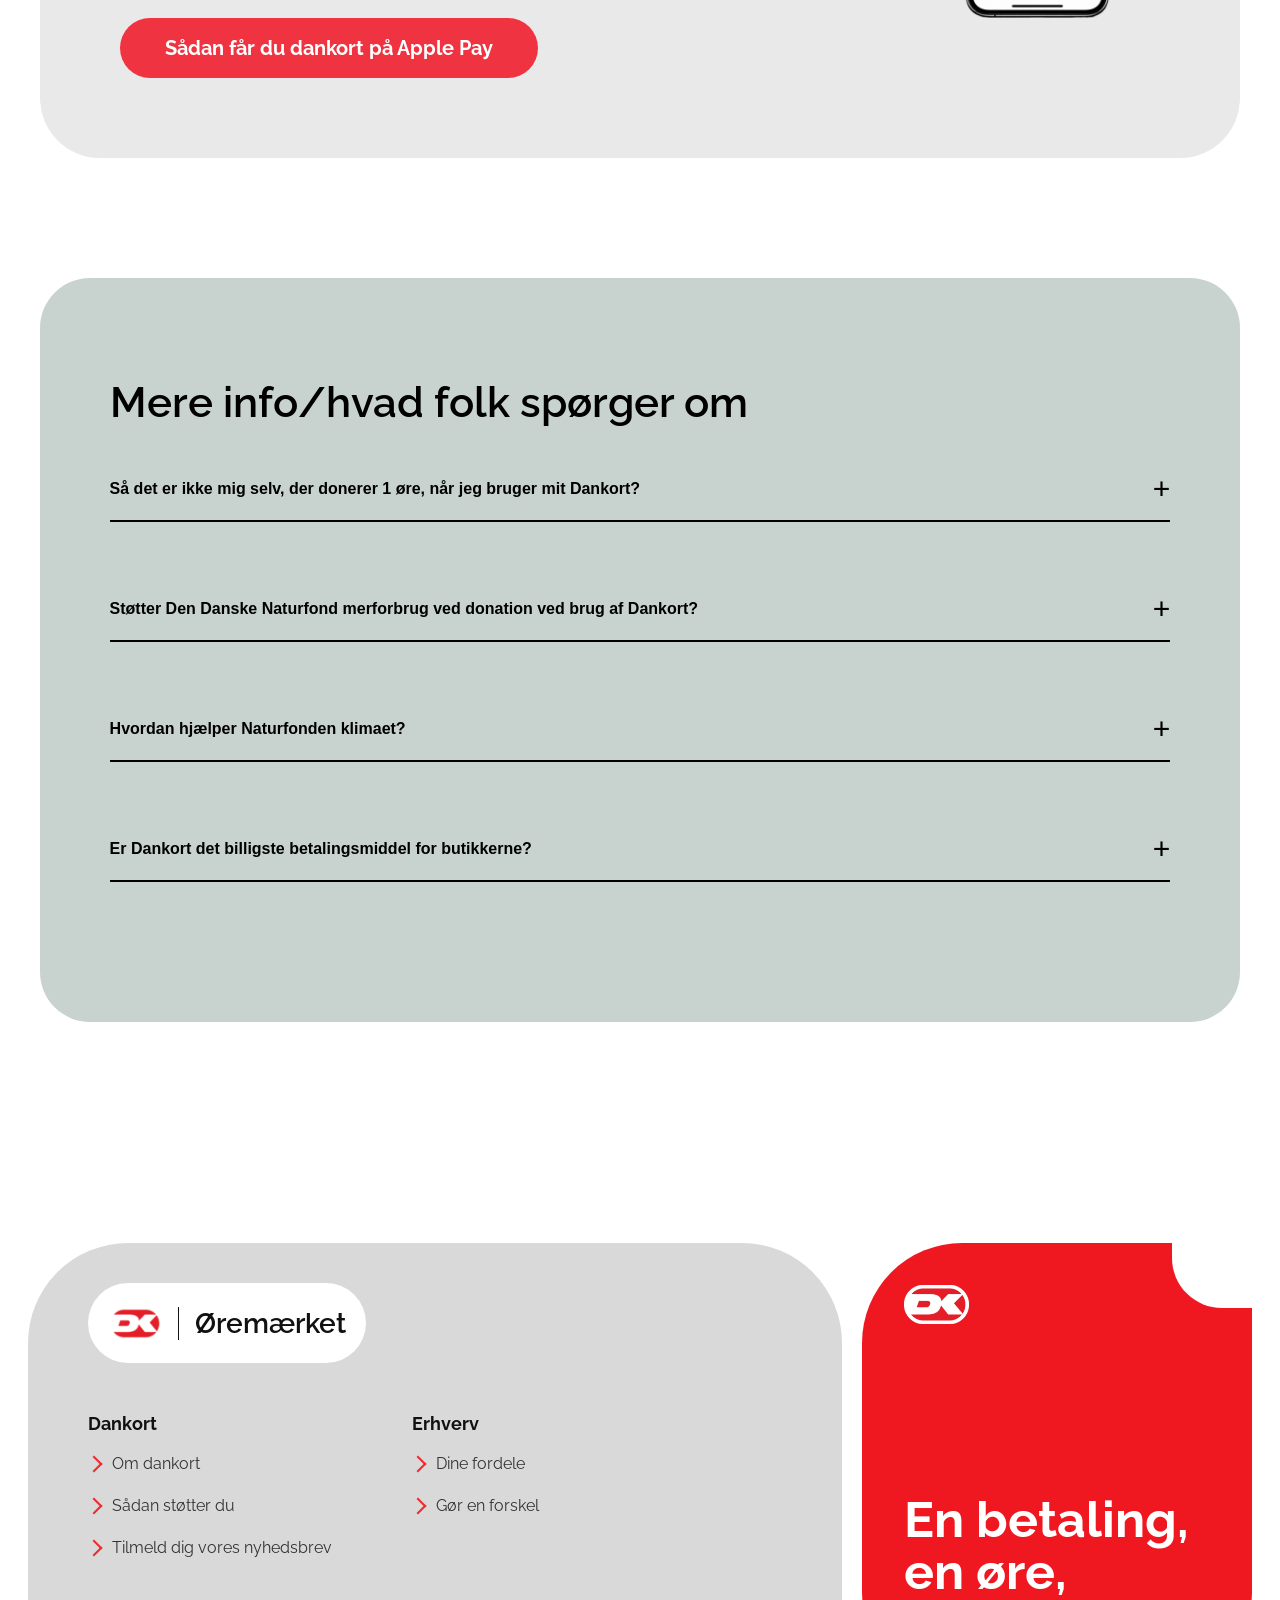
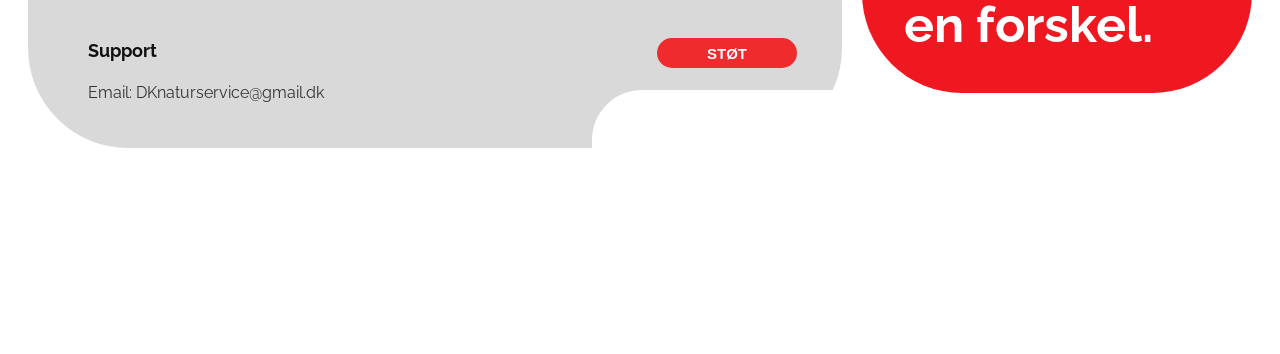
==== commit 9bd5dc9b: "ændring i små ting" ====
--- a/index.html
+++ b/index.html
@@ -147,7 +147,7 @@
     <section class="mathilde_faq_section">
       <h2 class="mathilde_faq_title">Mere info/hvad folk spørger om</h2>
 
-      <div class="mathilde_faq_item active">
+      <div class="mathilde_faq_item">
         <button class="mathilde_faq_question">
           <span>Så det er ikke mig selv, der donerer 1 øre, når jeg bruger mit Dankort?</span>
           <span class="mathilde_faq_plus">+</span>
--- a/css/general.css
+++ b/css/general.css
@@ -1,10 +1,10 @@
 footer {
   width: 100%;
-  background: #f2f2f2;
   display: flex;
   justify-content: center;
   padding: 20px;
   box-sizing: border-box;
+  margin-top: -6em;
 }
 
 .footer-container {
@@ -35,7 +35,7 @@
   bottom: -40px;
   width: 250px;
   height: 90px;
-  background: #f2f2f2;
+  background: #ffffff;
   border-top-left-radius: 40px;
 }
 
@@ -154,7 +154,7 @@
   right: 0;
   width: 120px;
   height: 60px;
-  background: #f2f2f2;
+  background: #fff;
   border-bottom-left-radius: 40px;
 }
 
--- a/css/layout.css
+++ b/css/layout.css
@@ -50,6 +50,8 @@
   width: auto;
 }
 
+/* BURGER */
+
 .burger {
   width: 42px;
   height: 42px;
@@ -67,8 +69,10 @@
   height: 2px;
   background: #000;
   border-radius: 10px;
-  transition: 0.3s;
-}
+  transition: all 0.3s ease;
+}
+
+/* Burger animation */
 
 .burger.active span:nth-child(1) {
   transform: rotate(45deg) translate(5px, 5px);
@@ -81,6 +85,8 @@
 .burger.active span:nth-child(3) {
   transform: rotate(-45deg) translate(5px, -5px);
 }
+
+/* NAVIGATION */
 
 .nav {
   width: 100%;
@@ -97,41 +103,42 @@
 .nav a {
   text-decoration: none;
   color: #000;
-
   font-family: sans-serif;
   font-size: 15px;
   font-weight: 500;
-}
+  display: inline-block;
+  transition:
+    transform 0.2s ease,
+    font-weight 0.2s ease;
+  will-change: transform;
+}
+
+/* Hover mobile */
+
+.stoet:hover,
+.effekt:hover,
+.omos:hover,
+.nyhedsbrev:hover {
+  transform: scale(1.03);
+  font-weight: 600;
+}
+
+/* Diverse */
+
 .streg {
   font-size: 30px;
 }
+
 header img {
   border-right: #000 solid 1px;
   padding-right: 15px;
 }
-.stoet:hover:hover {
-  transform: scale(0.7);
-}
-.omos:hover {
-  transform: scale(0.7);
-}
-.effekt:hover {
-  transform: scale(0.7);
-}
-.nyhedsbrev:hover {
-  transform: scale(0.7);
-}
-.stoet:hover,
-.effekt:hover,
-.nyhedsbrev:hover,
-.omos:hover {
-  font-weight: 600;
-  transition: all 0.2s ease;
-}
 
 img {
   width: 100%;
 }
+
+/* HERO */
 
 .hero {
   position: relative;
@@ -145,14 +152,6 @@
   height: 100%;
   object-fit: cover;
   display: block;
-}
-
-.top-header {
-  position: absolute;
-  top: 20px;
-  left: 20px;
-  right: 20px;
-  z-index: 10;
 }
 
 .hero-content {
@@ -165,7 +164,8 @@
   text-align: left;
 }
 
-/* tekst */
+/* TYPOGRAFI */
+
 h1 {
   font-family: "Raleway", sans-serif;
   font-size: 40px;
@@ -187,8 +187,9 @@
   line-height: 1.8;
 }
 
+/* DESKTOP */
+
 @media (min-width: 800px) {
-  /* header */
   .top-header {
     top: 20px;
     left: 24px;
@@ -212,27 +213,15 @@
     gap: 32px;
     margin-top: 0;
   }
-  .stoet:hover:hover {
-    transform: scale(1.1);
-  }
-  .omos:hover {
-    transform: scale(1.1);
-  }
-  .effekt:hover {
-    transform: scale(1.1);
-  }
-  .nyhedsbrev:hover {
-    transform: scale(1.1);
-  }
+
+  /* Hover desktop */
+
   .stoet:hover,
   .effekt:hover,
   .omos:hover,
   .nyhedsbrev:hover {
+    transform: scale(1.08);
     font-weight: 600;
-    transition: all 0.2s ease;
-  }
-  .streg {
-    font-size: 30px;
   }
 
   header img {
@@ -241,16 +230,6 @@
     width: 100%;
   }
 
-  .hero-content {
-    position: absolute;
-    left: 35%;
-    top: 70%;
-    transform: translate(-50%, -50%);
-    z-index: 5;
-    color: black;
-    text-align: left;
-  }
-
   .hero-content h1 {
     font-size: 64px;
     margin-bottom: 16px;
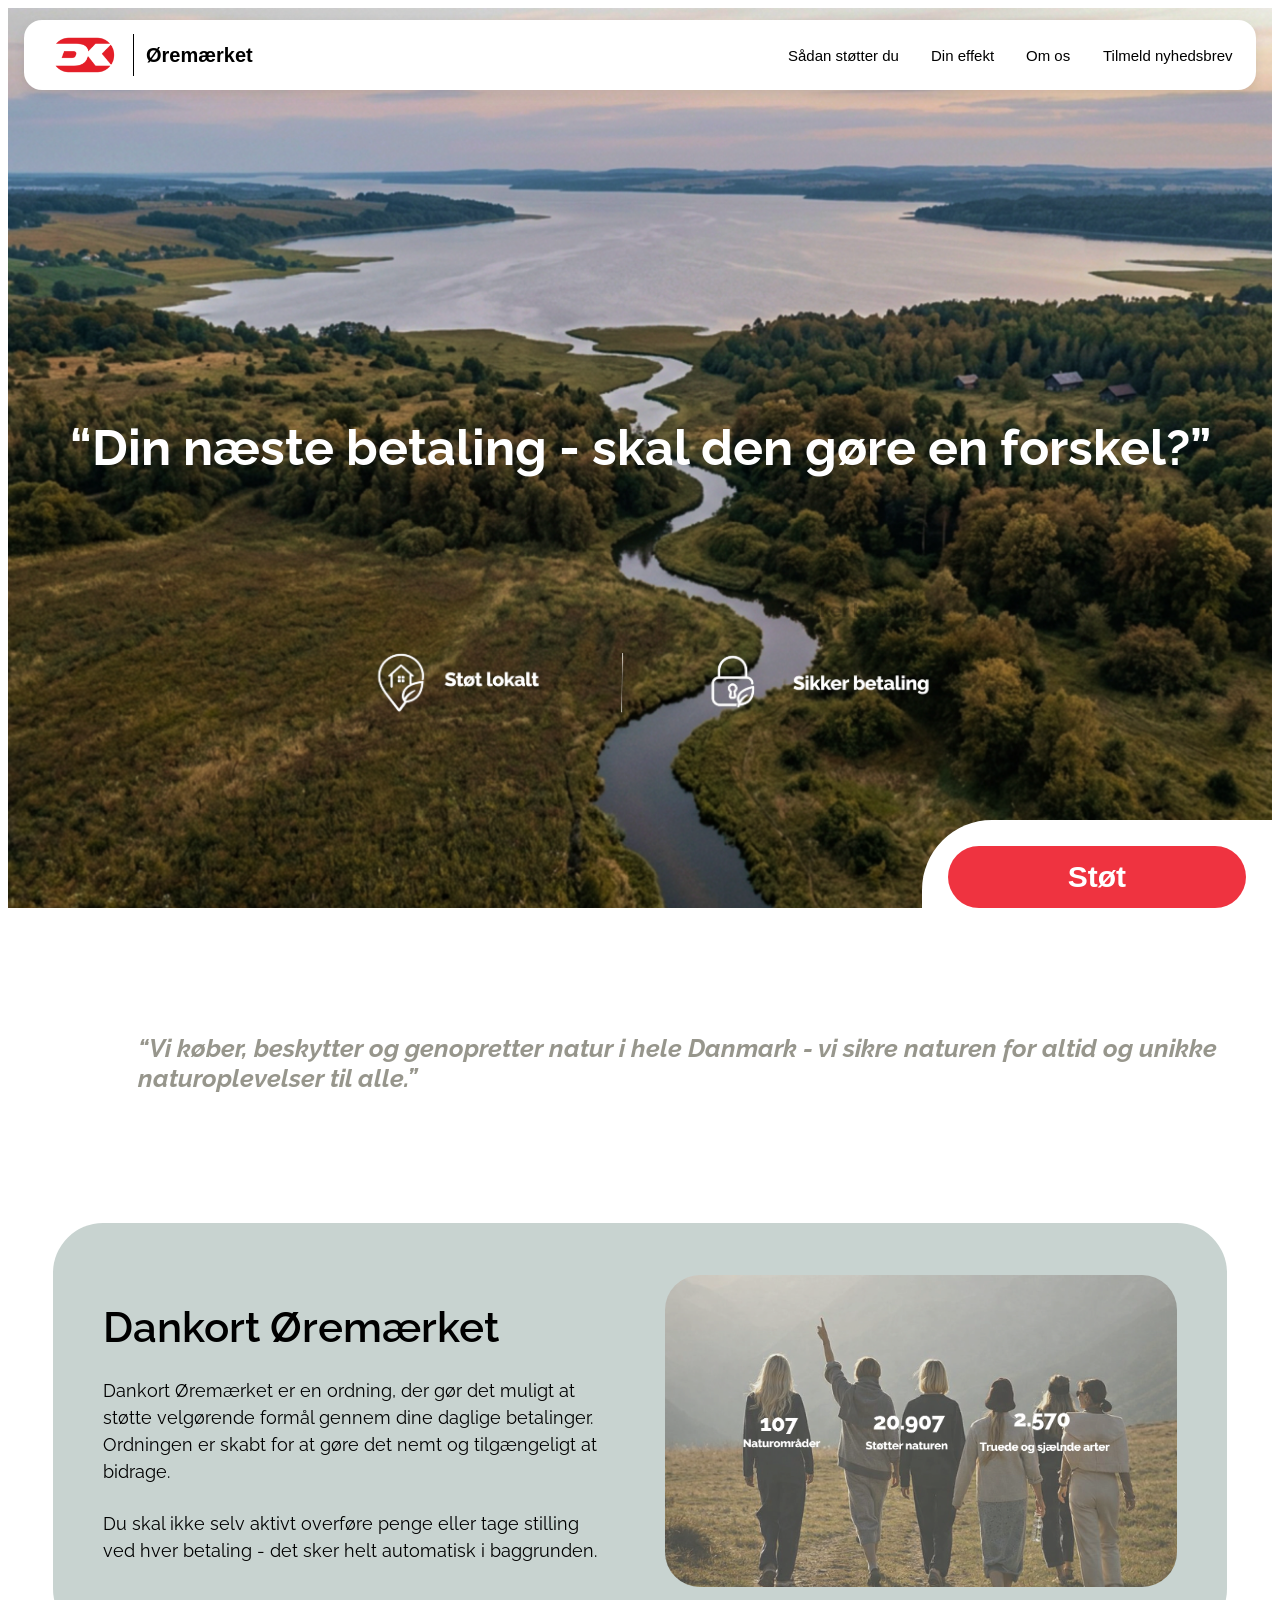
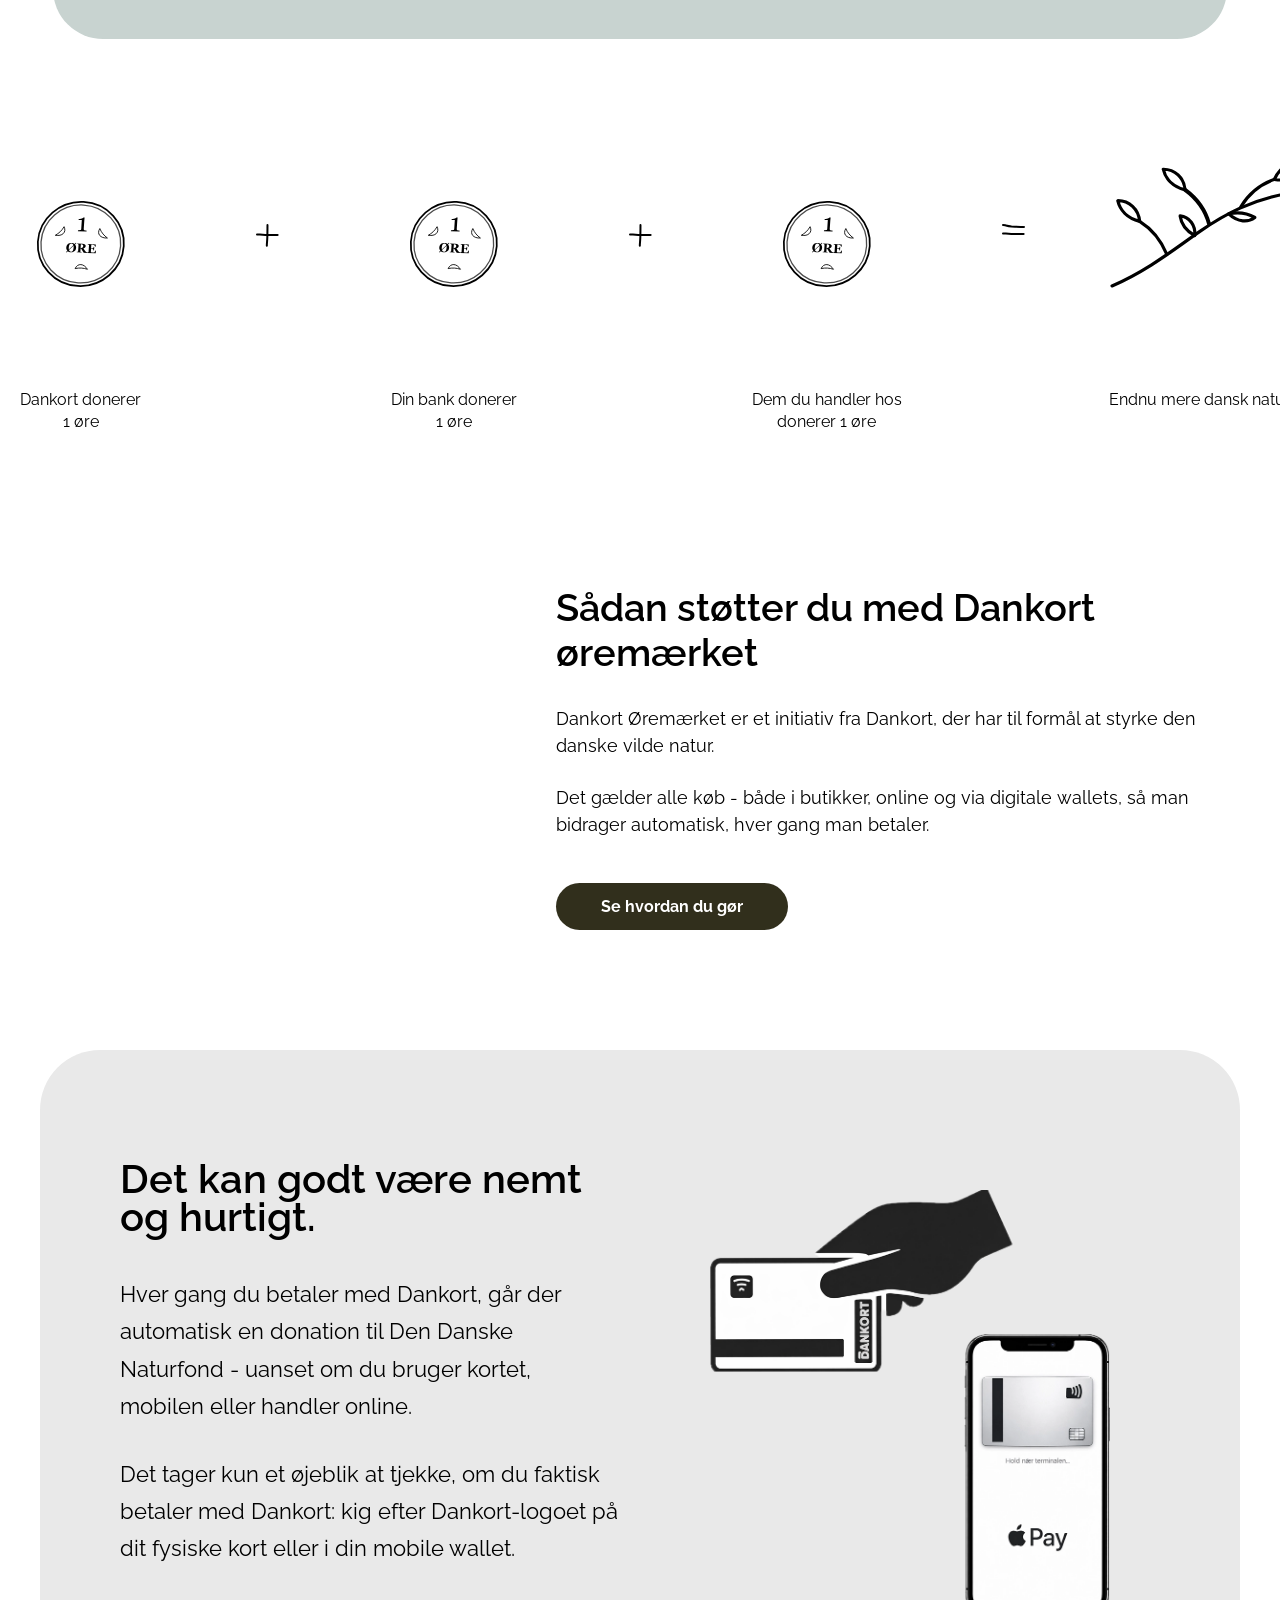
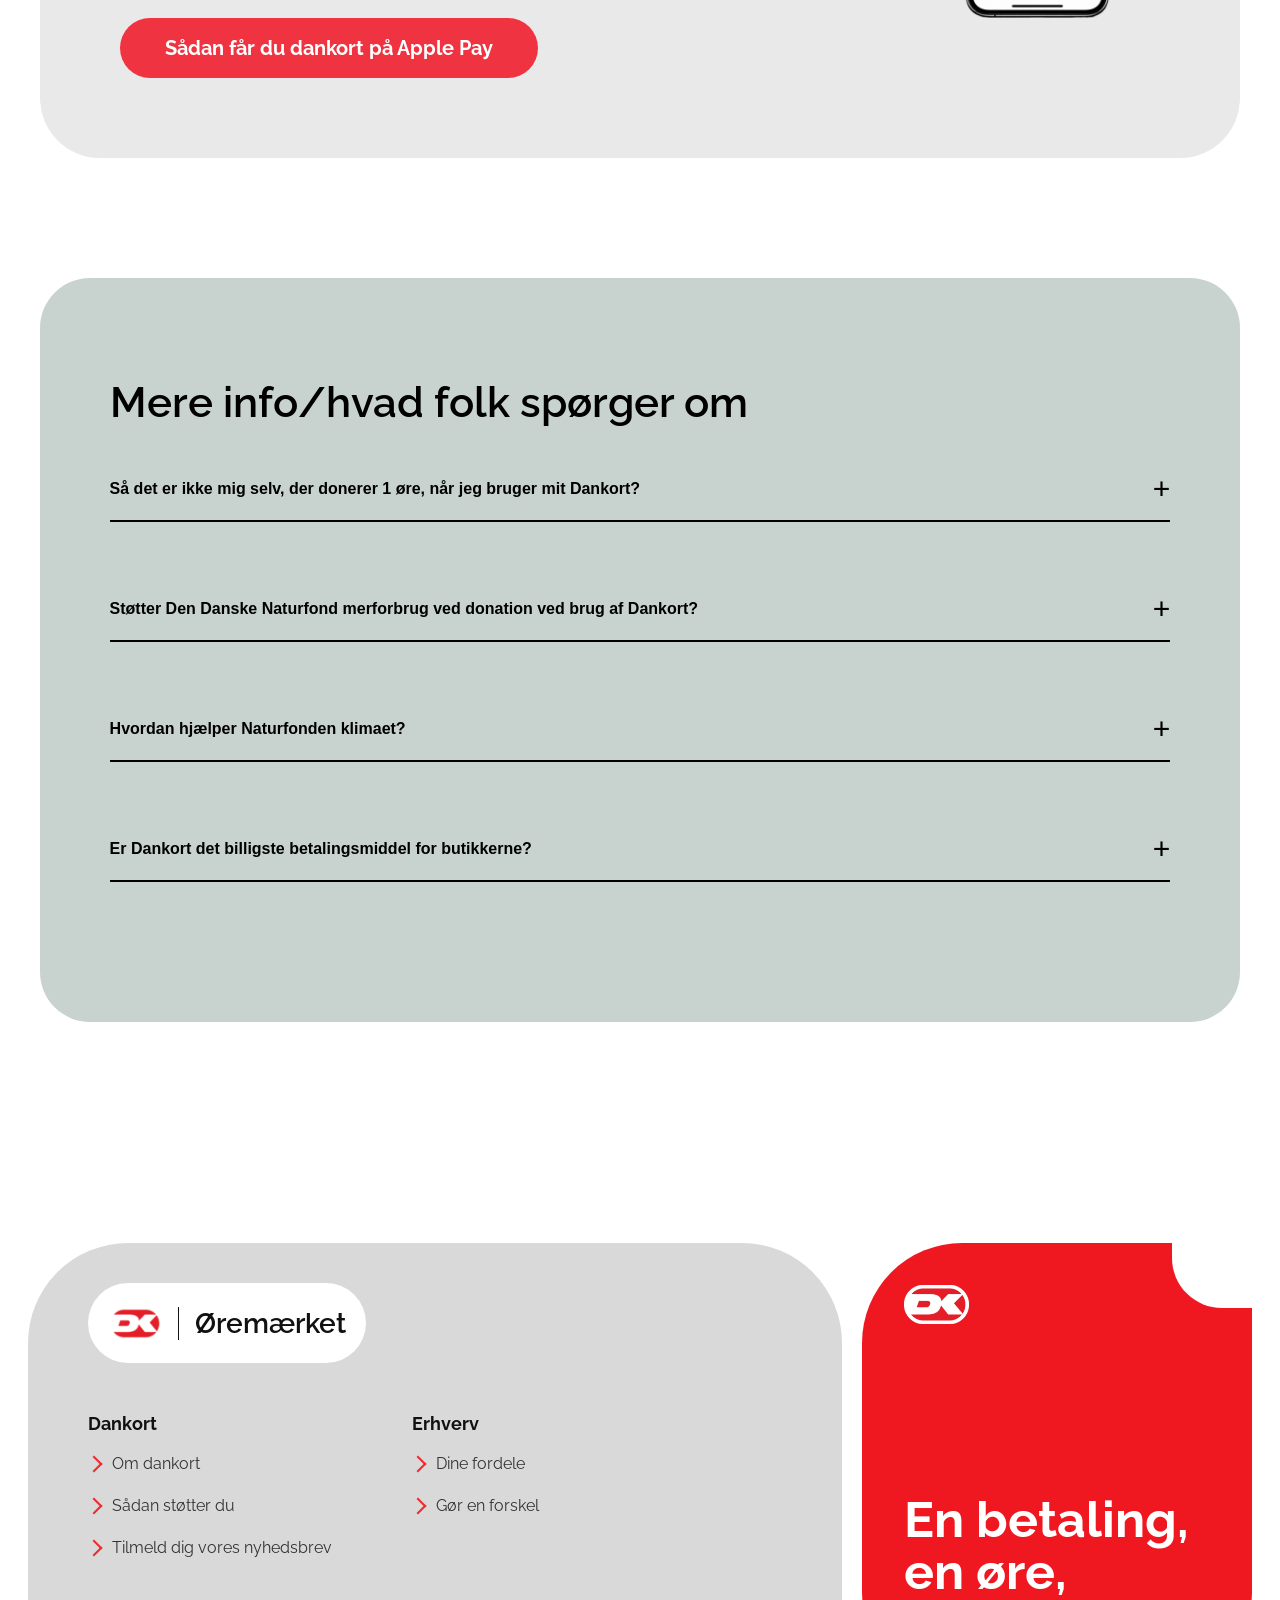
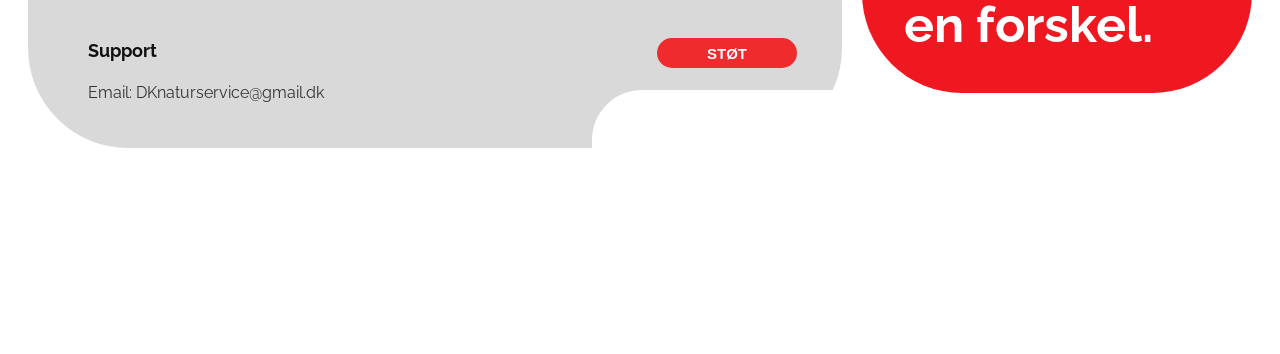
==== commit 49af064d: "billede" ====
--- a/index.html
+++ b/index.html
@@ -46,7 +46,7 @@
     </header>
 
     <section class="mathilde_hero">
-      <img src="img/herobillede_mathilde_2.webp" alt="Naturbillede" class="mathilde_hero_img" />
+      <img src="img/Mathilde_forside_billede_3.webp" alt="Naturbillede" class="mathilde_hero_img" />
 
       <div class="mathilde_hero_text">
         <h1 class="mathilde_h1">“Din næste betaling - skal den gøre en forskel?”</h1>
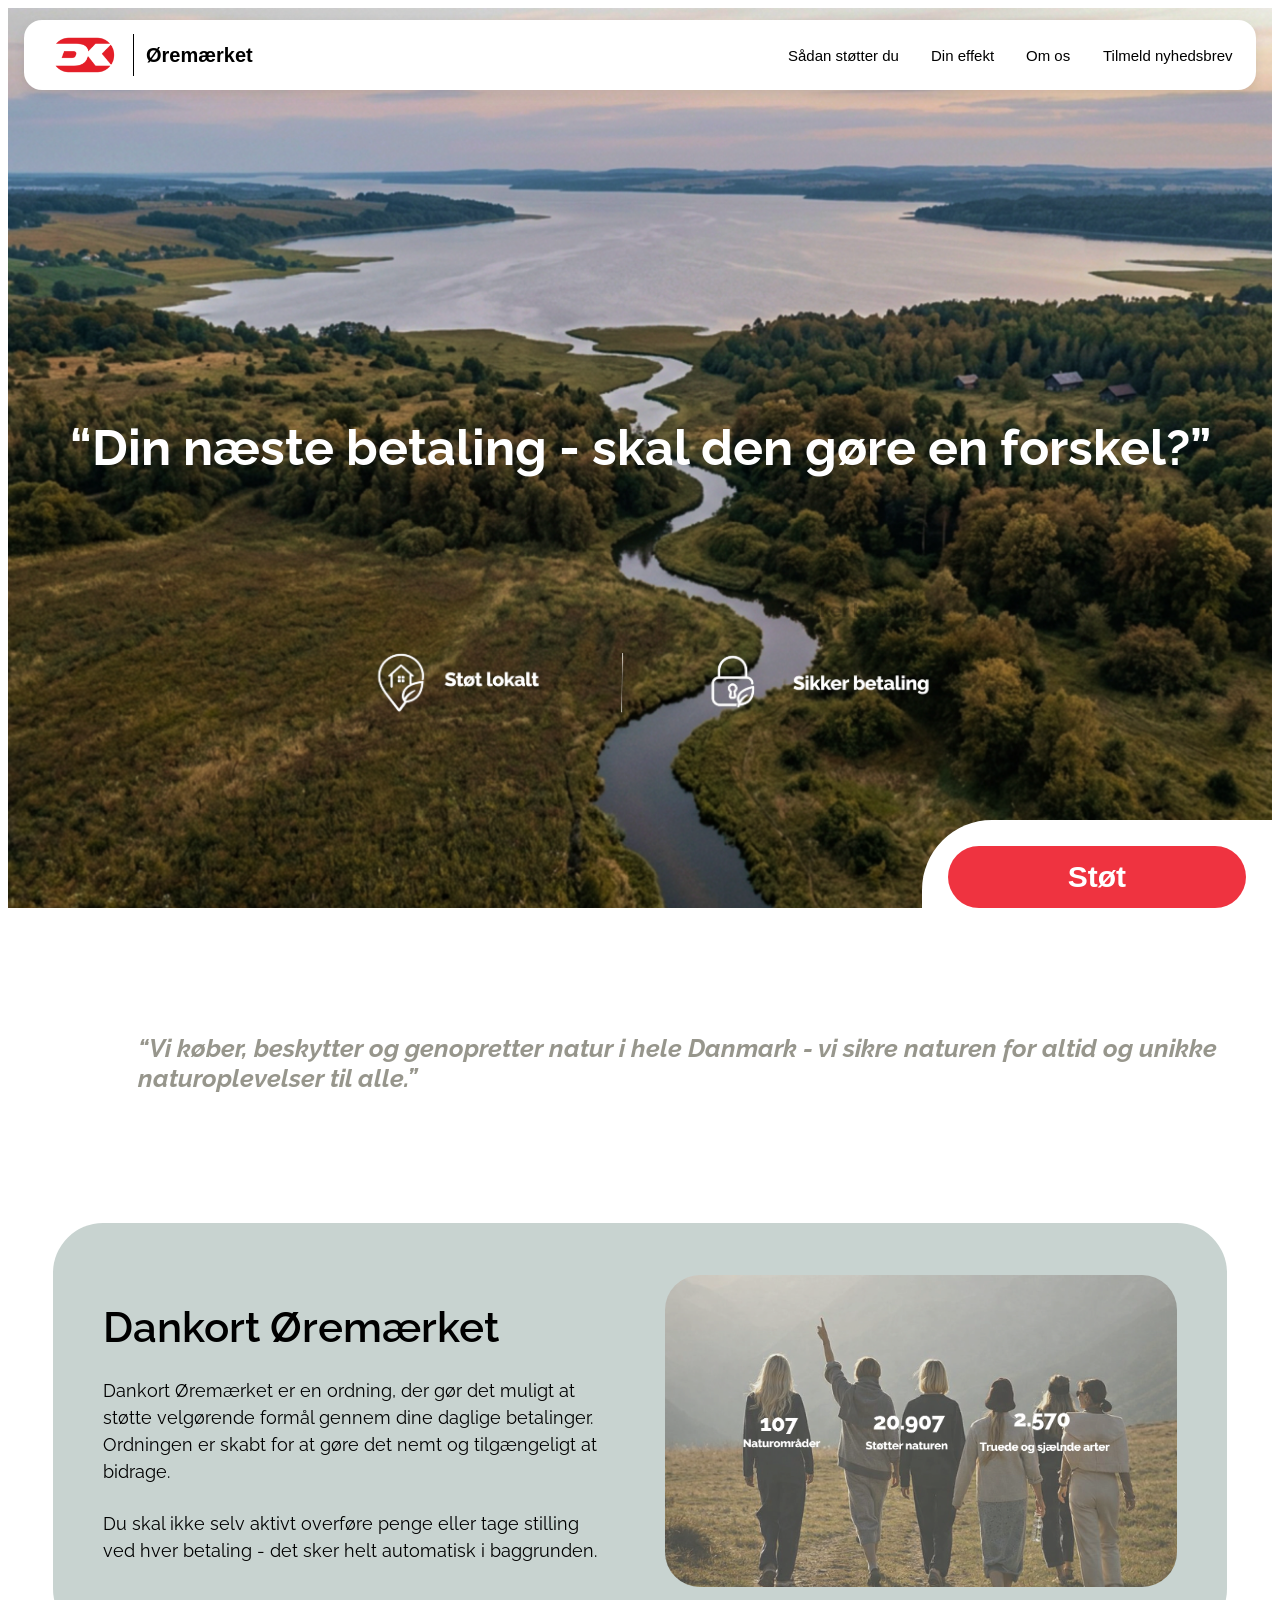
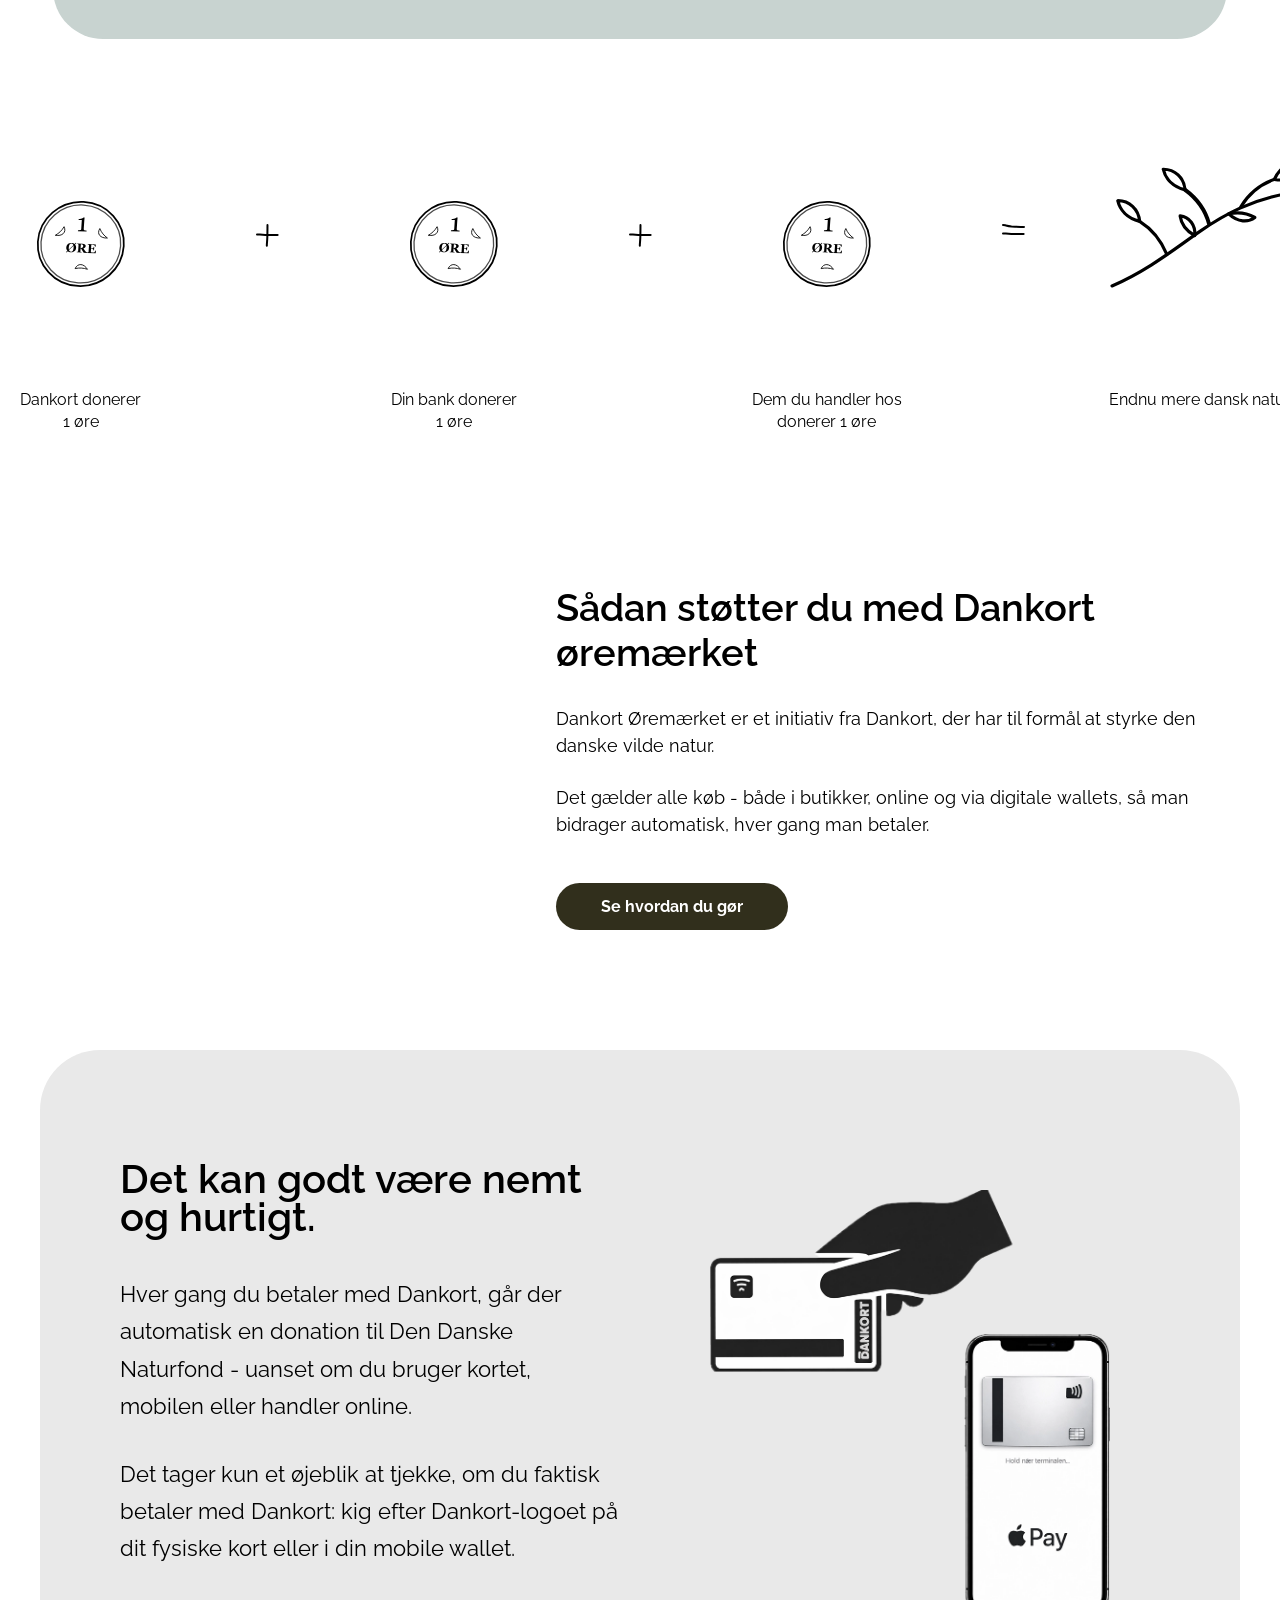
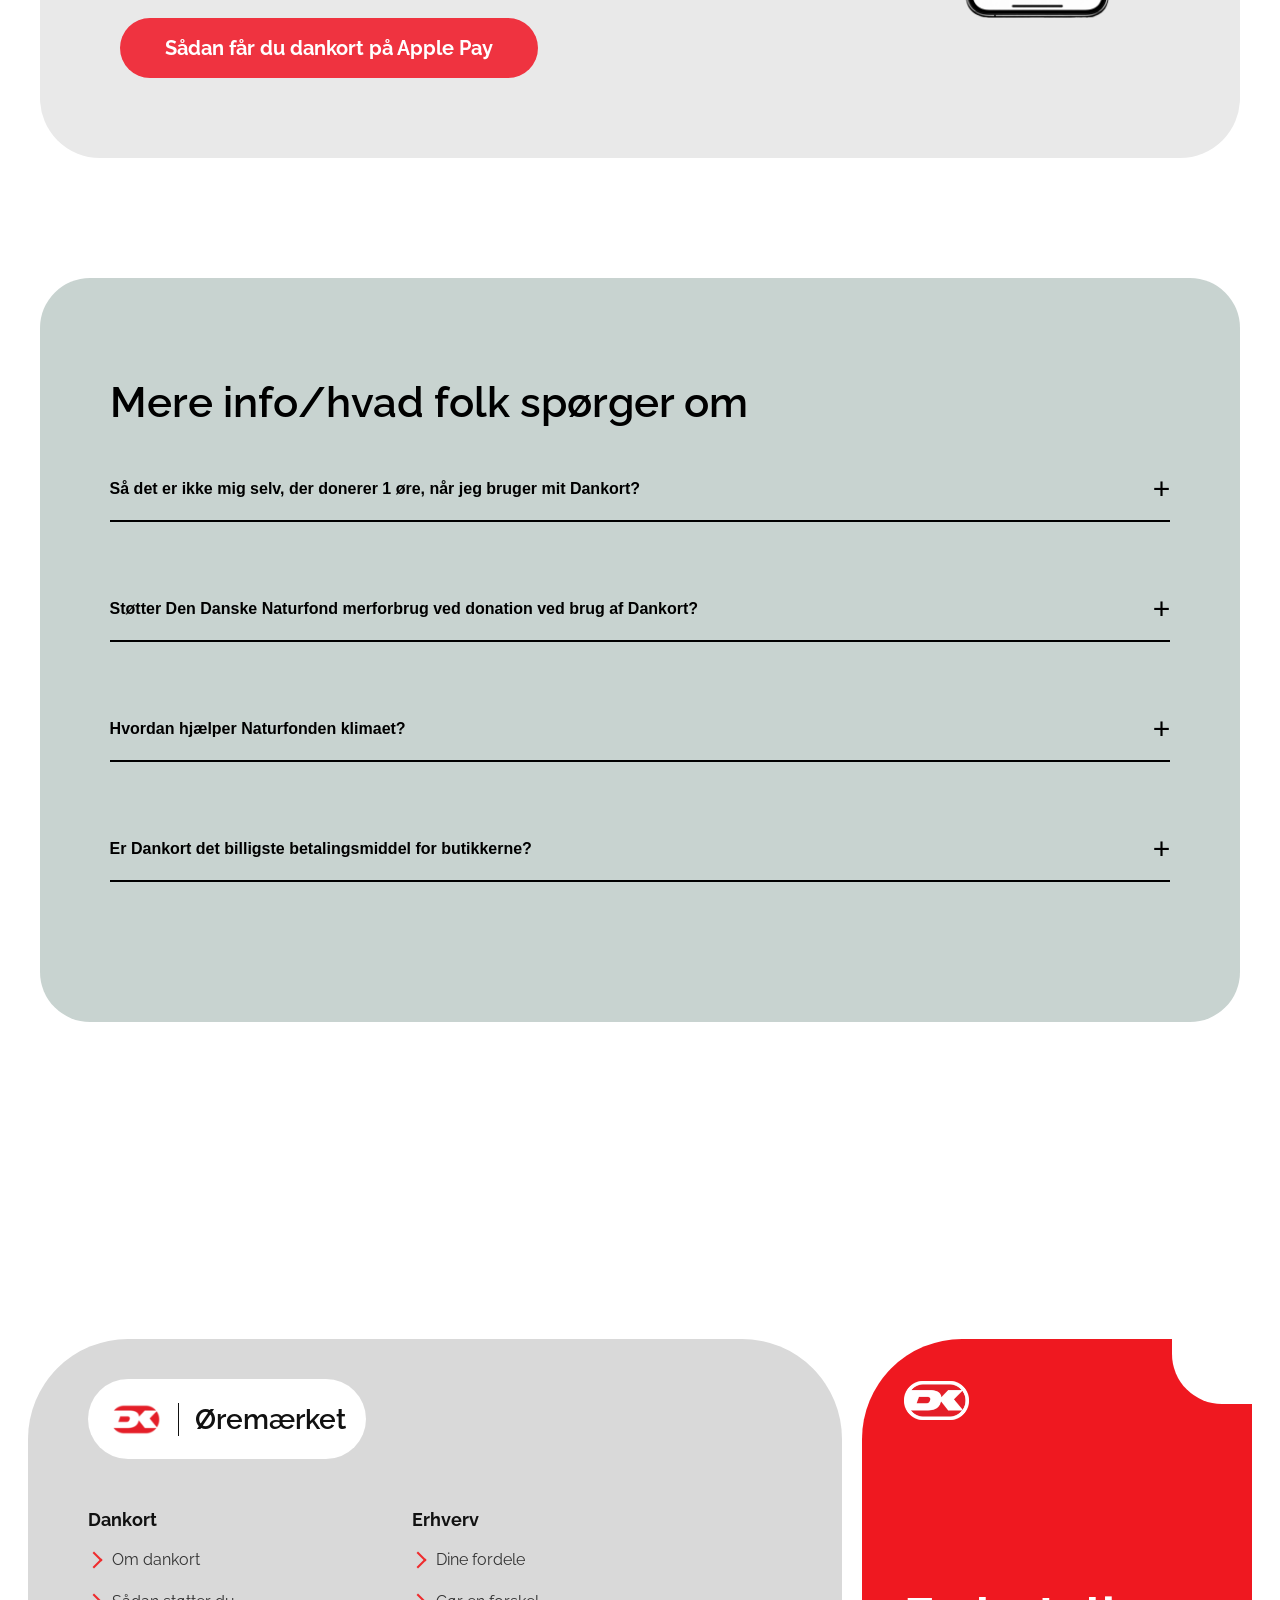
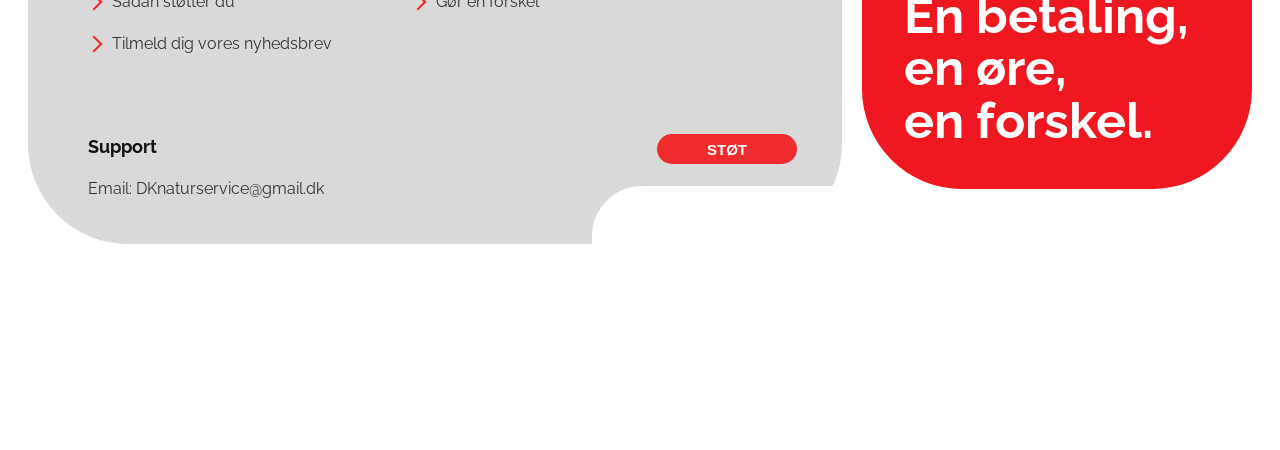
==== commit 59b4f12d: "slet af mellemrum" ====
--- a/index.html
+++ b/index.html
@@ -23,7 +23,7 @@
     <header class="top-header">
       <div class="header-inner">
         <a href="/" class="logo">
-          <img src="img/DK_Logo_CMYK 2.svg" alt="Øremærket Logo" />
+          <img src="img/DK_Logo_CMYK2.svg" alt="Øremærket Logo" />
           <span>Øremærket</span>
         </a>
 
@@ -191,7 +191,7 @@
       <div class="footer-container">
         <div class="footer-left">
           <div class="footer-logo-box">
-            <img src="img/DK_Logo_CMYK 2.svg" alt="logo" class="logo-icon" />
+            <img src="img/DK_Logo_CMYK2.svg" alt="logo" class="logo-icon" />
 
             <span class="logo-text">Øremærket</span>
           </div>
@@ -240,7 +240,7 @@
         </div>
 
         <div class="footer-right">
-          <img src="img/DK_Logo_CMYK 2.svg" alt="logo" class="right-logo" />
+          <img src="img/DK_Logo_CMYK2.svg" alt="logo" class="right-logo" />
 
           <h2>
             En betaling, en øre, <br />
--- a/css/general.css
+++ b/css/general.css
@@ -4,7 +4,6 @@
   justify-content: center;
   padding: 20px;
   box-sizing: border-box;
-  margin-top: -6em;
 }
 
 .footer-container {
--- a/css/index.css
+++ b/css/index.css
@@ -102,6 +102,10 @@
   padding: 14px 120px;
   border-radius: 999px;
   transition: 0.2s;
+}
+
+.mathilde_stoet_btn:hover {
+  background: #ea676c;
 }
 
 blockquote {
@@ -234,6 +238,11 @@
 
   margin-top: 20px;
 }
+
+.mathilde_forside_stot_knap:hover {
+  background: #4a4830;
+}
+
 .mathilde_apple_pay_section {
   width: 95%;
   margin: 120px auto;
@@ -288,6 +297,10 @@
   border-radius: 999px;
 
   margin-top: 20px;
+}
+
+.mathilde_apple_pay_knap:hover {
+  background: #ea676c;
 }
 
 .mathilde_apple_pay_img_box {
